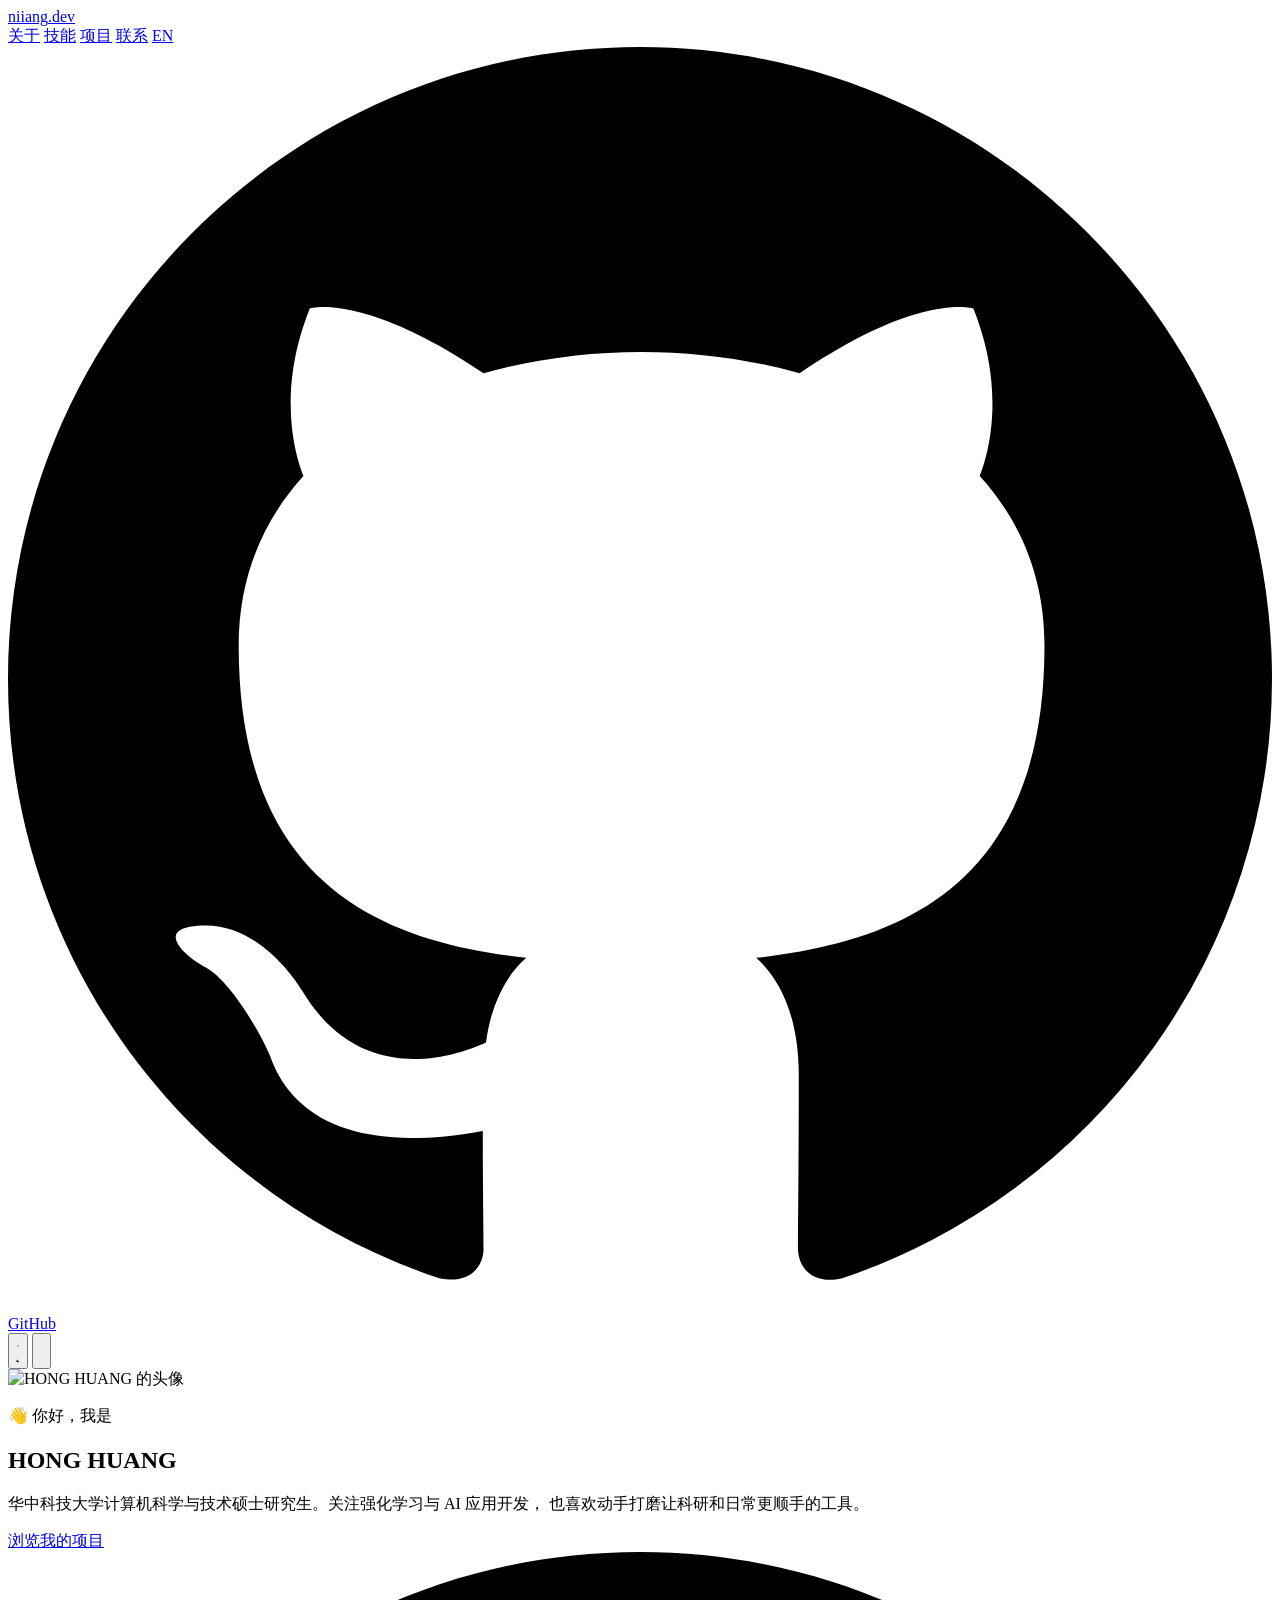
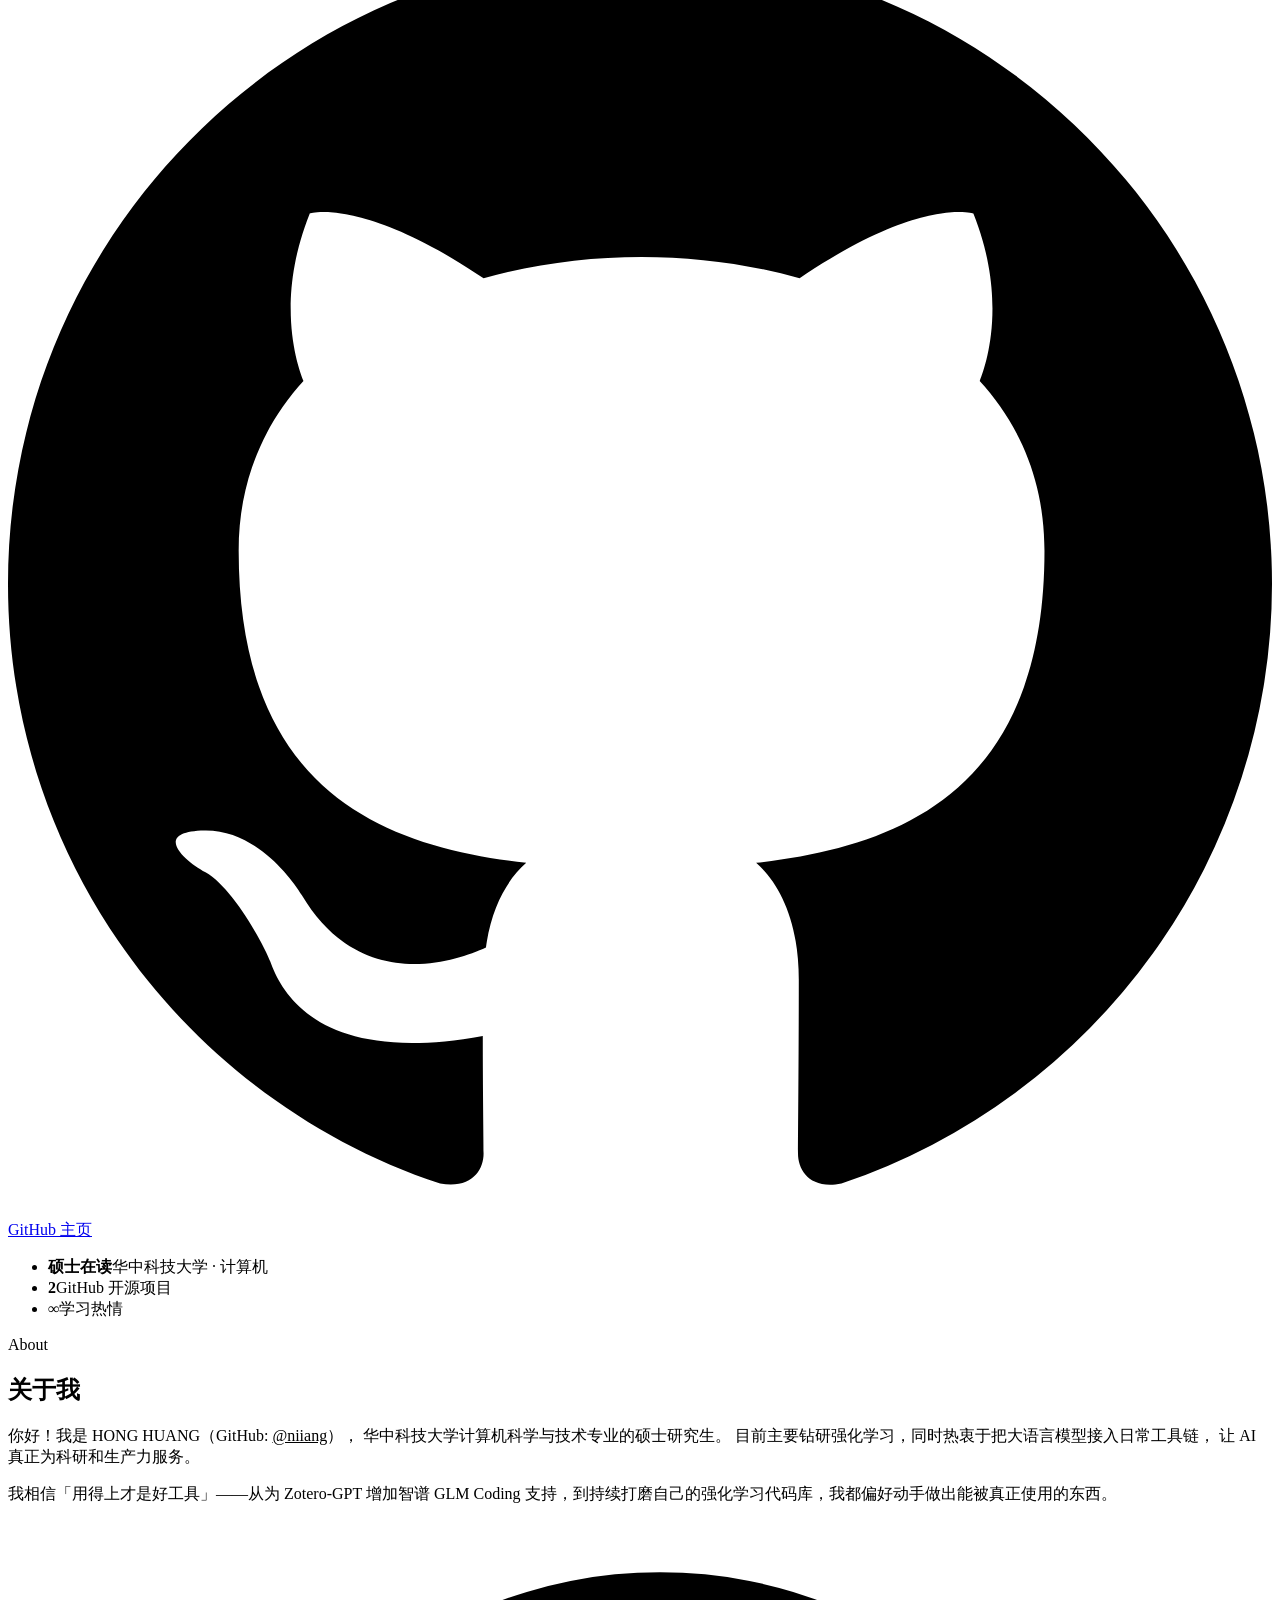
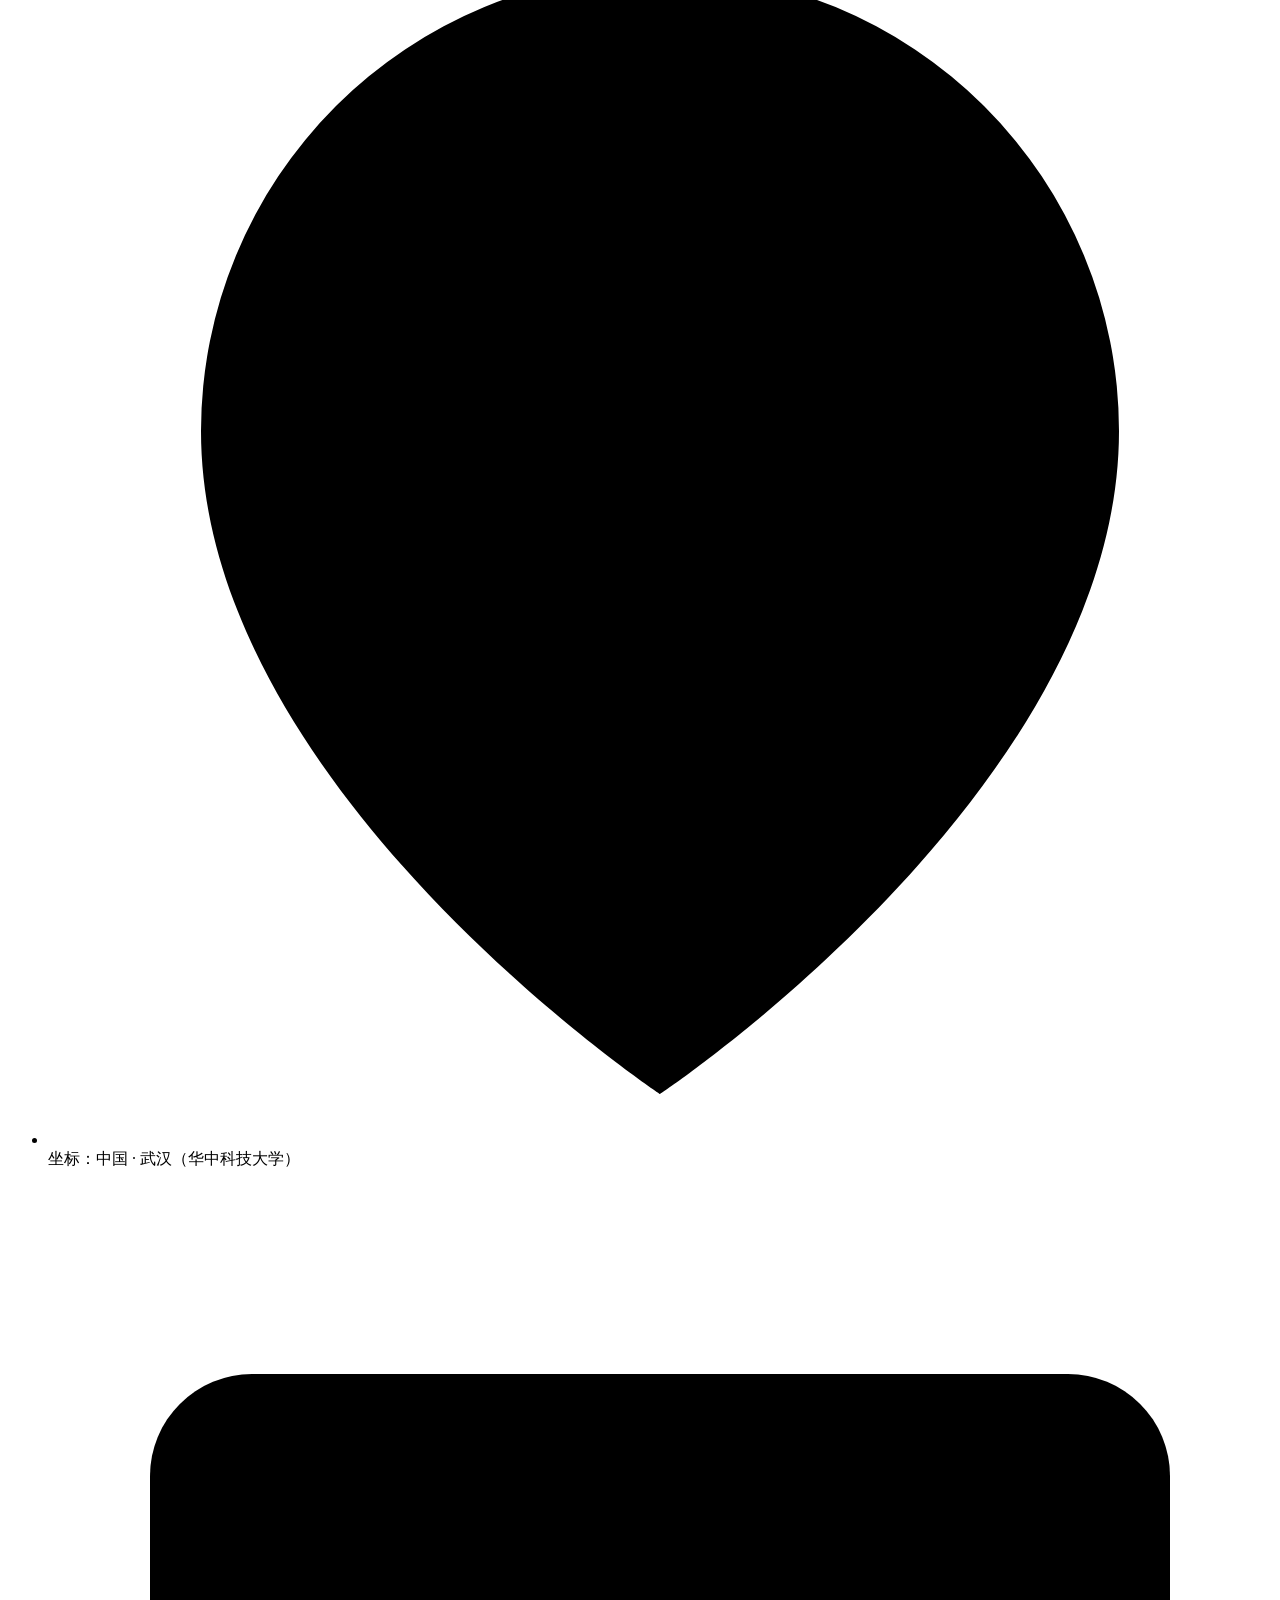
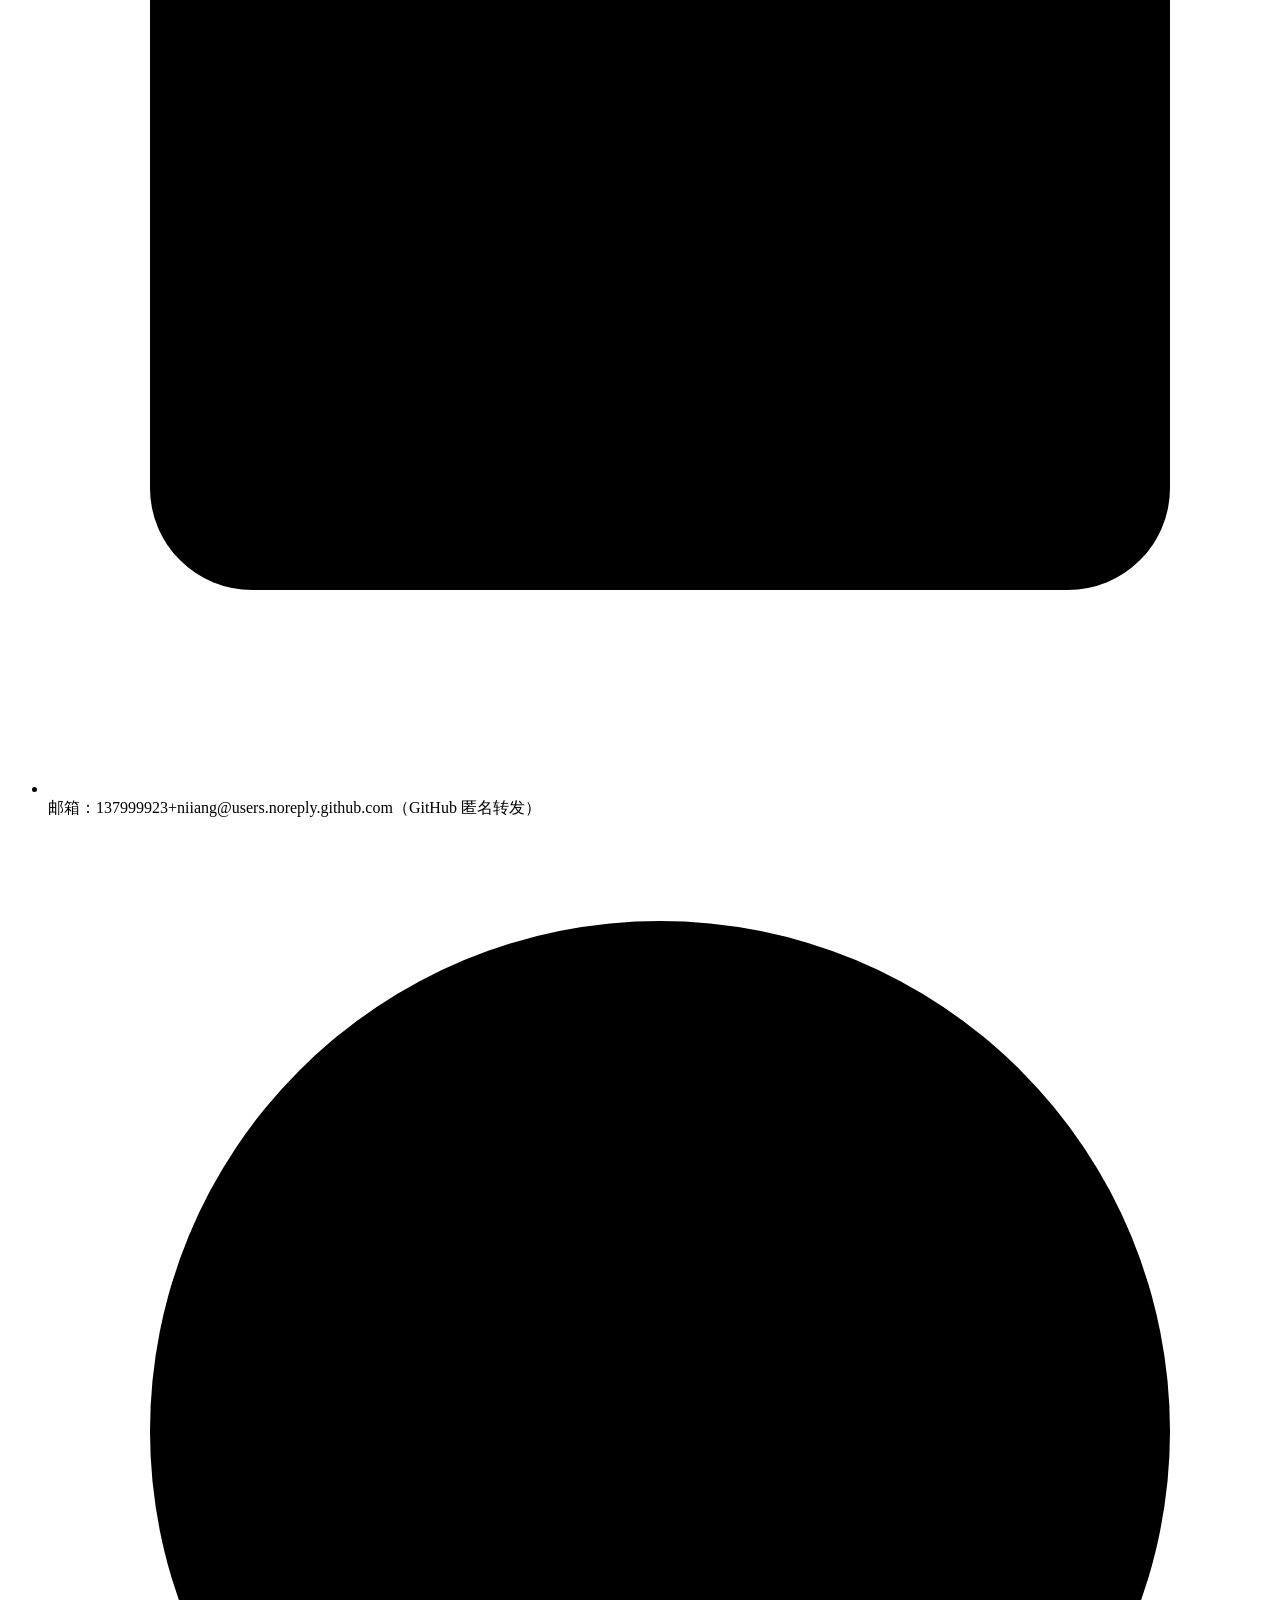
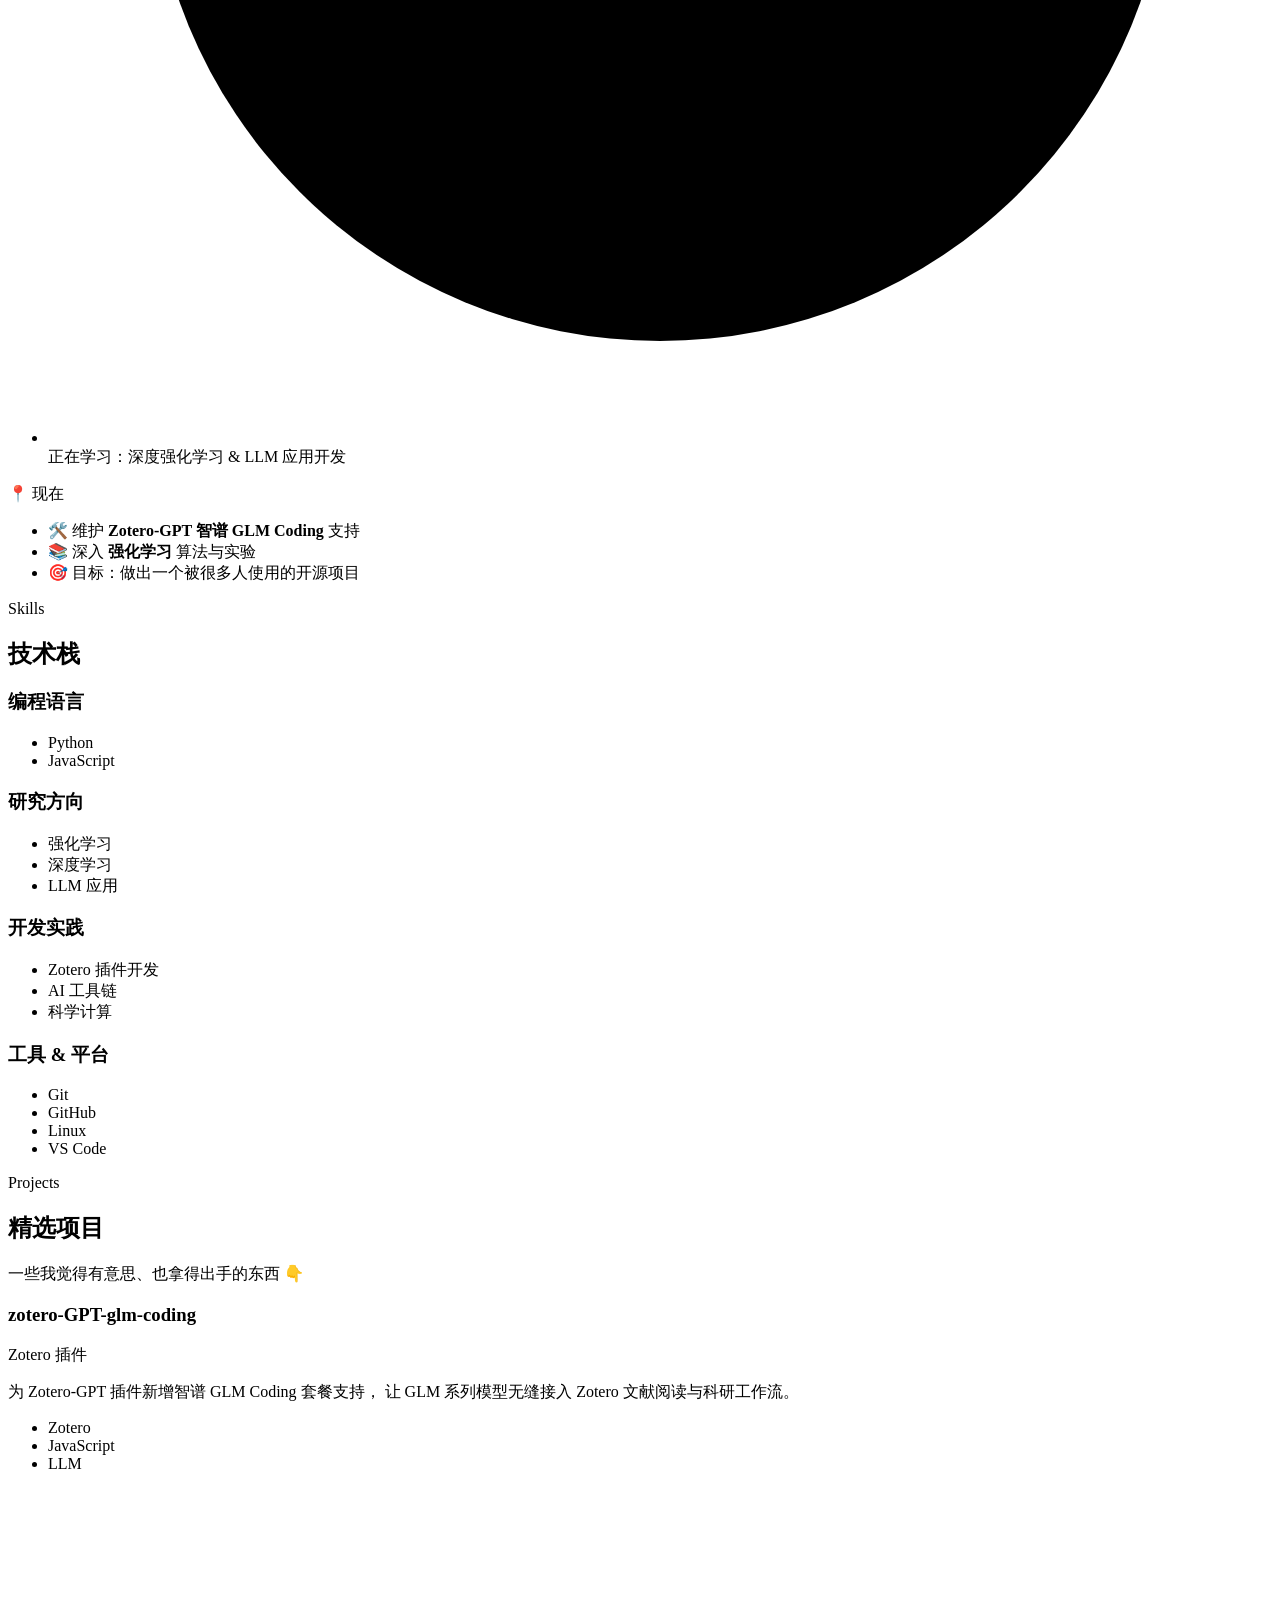
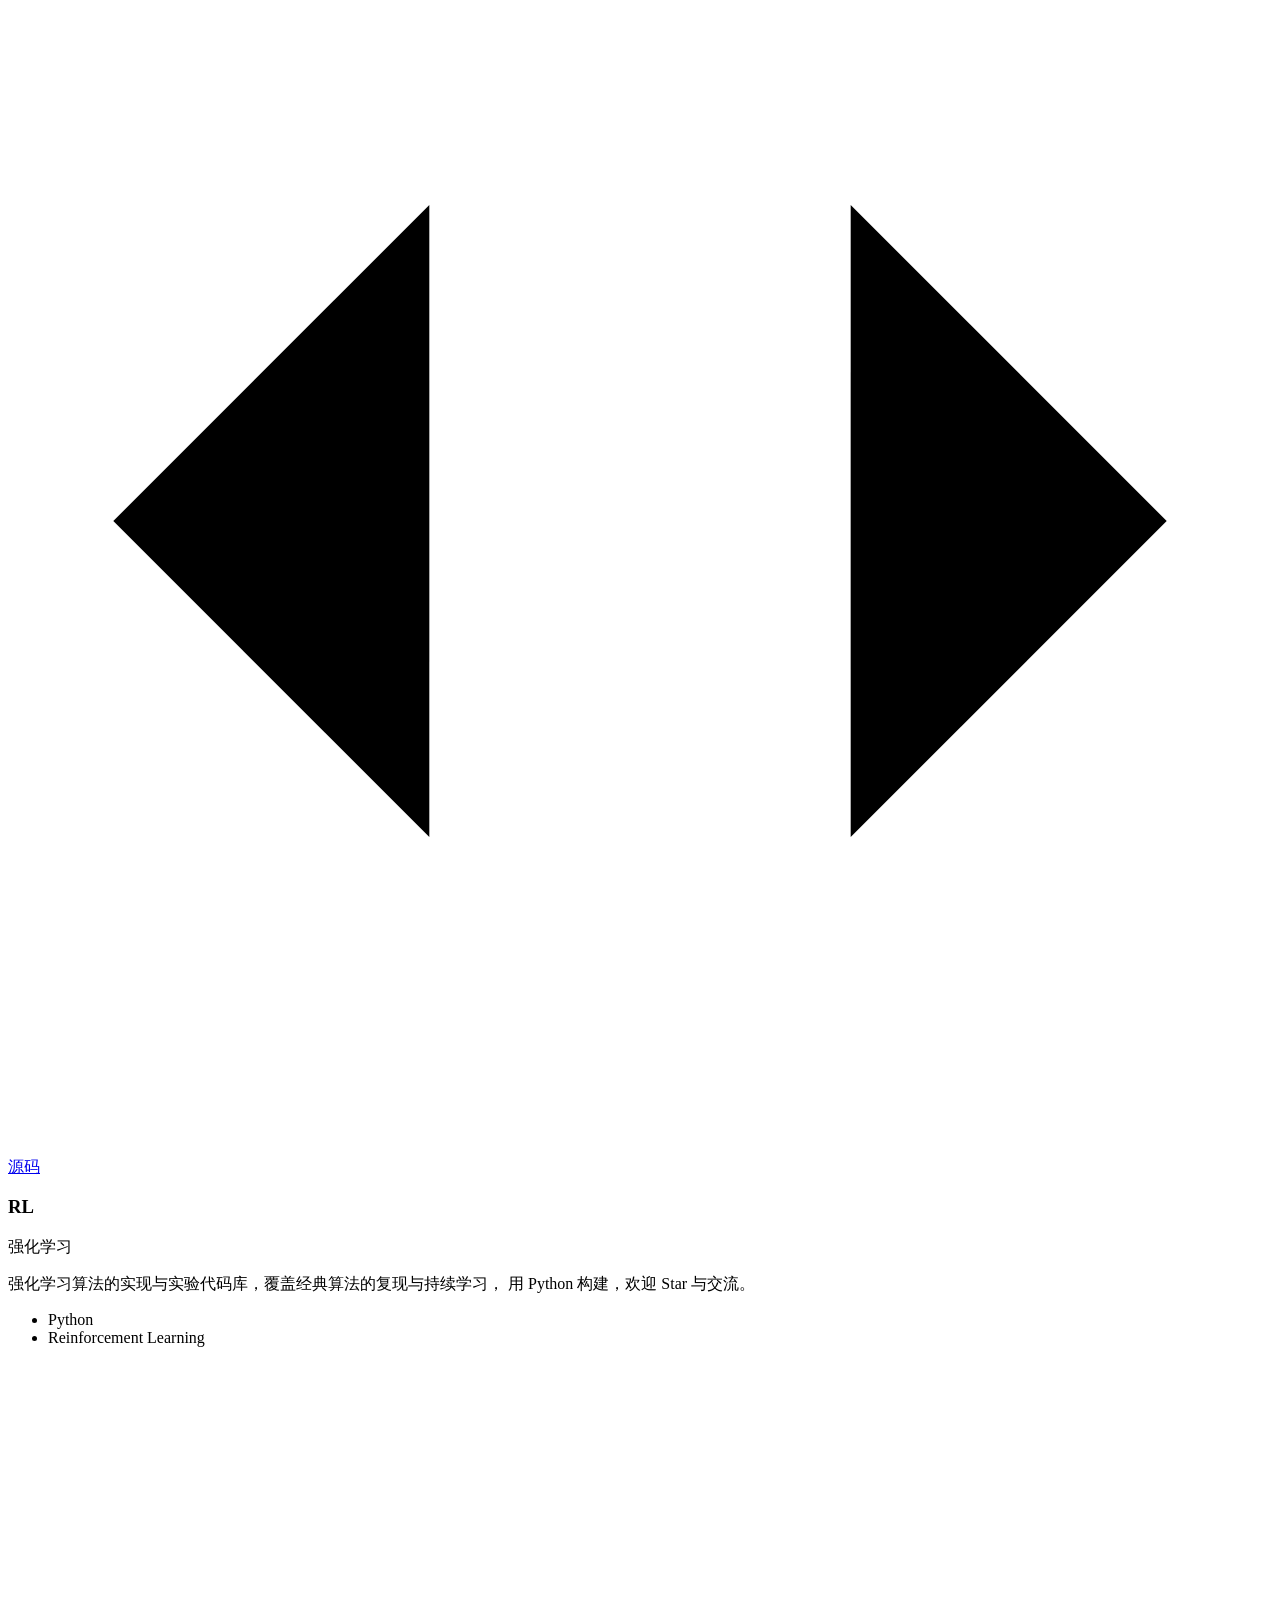
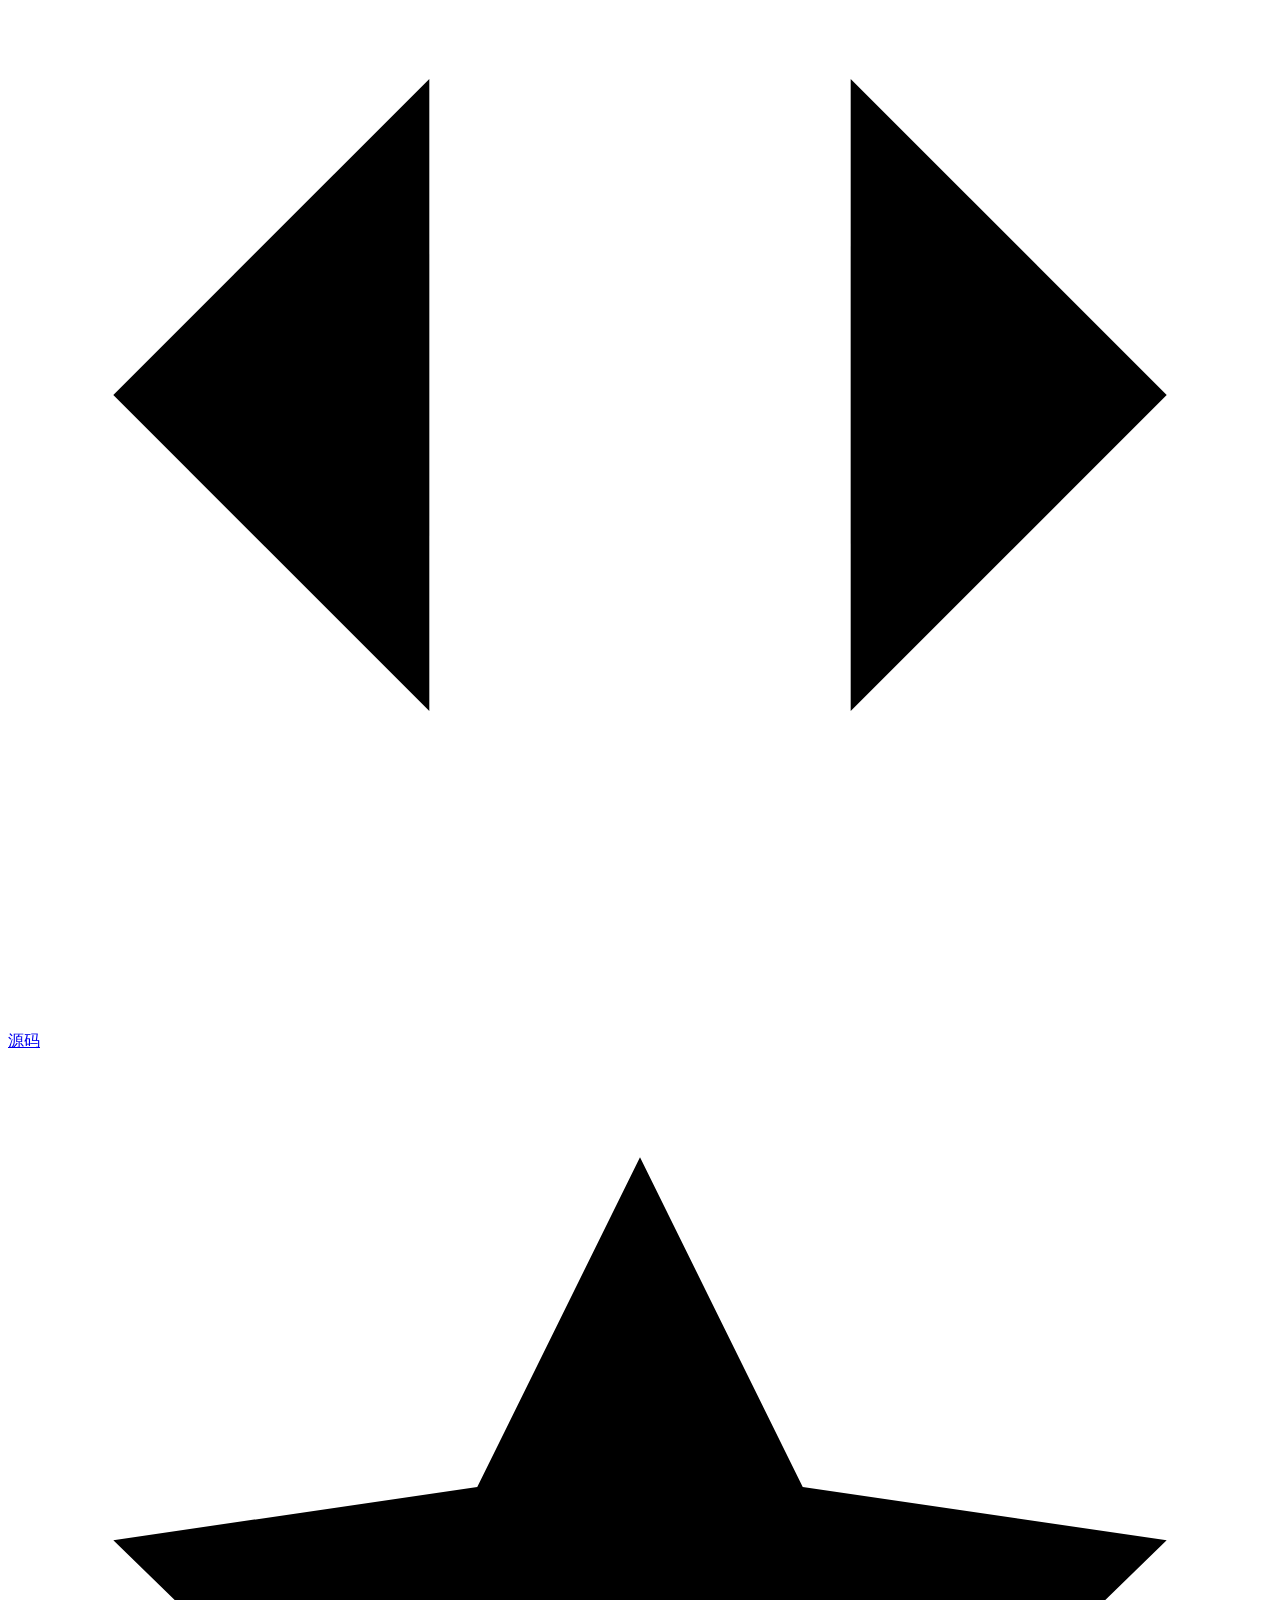
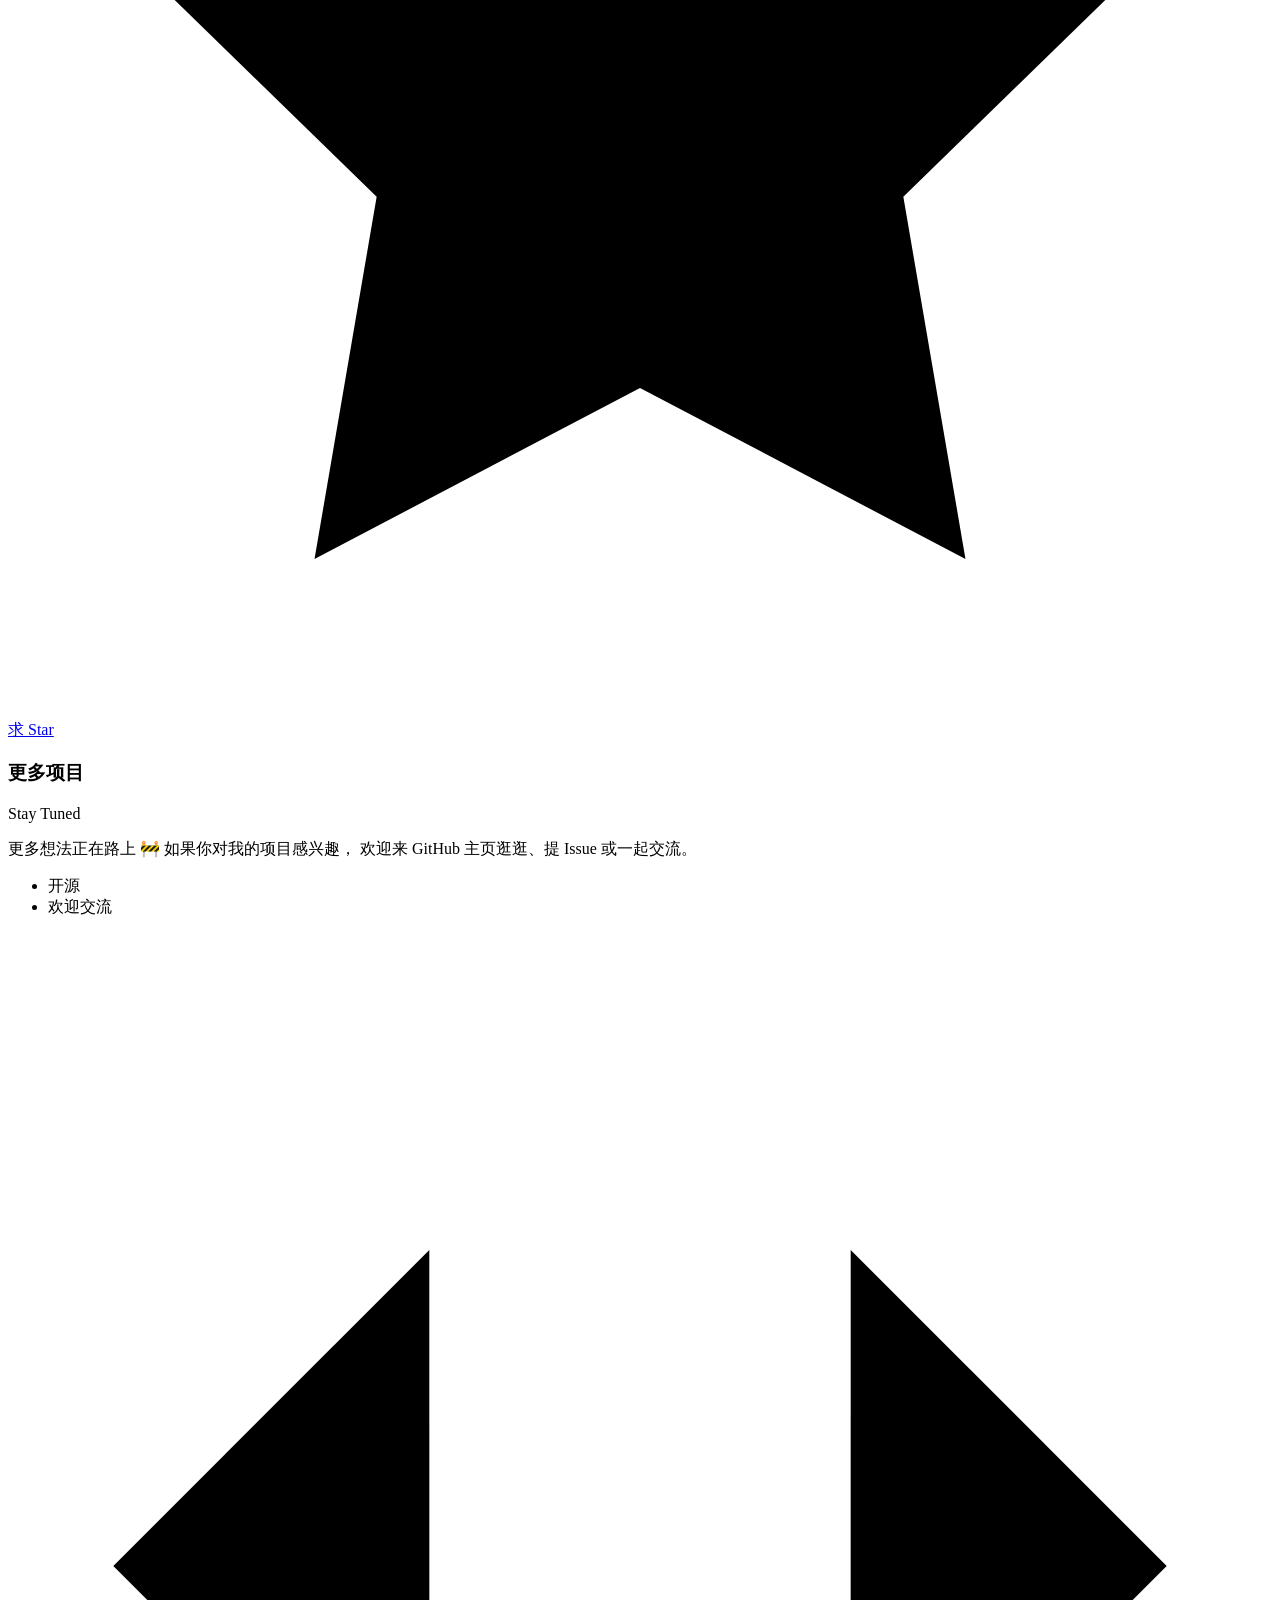
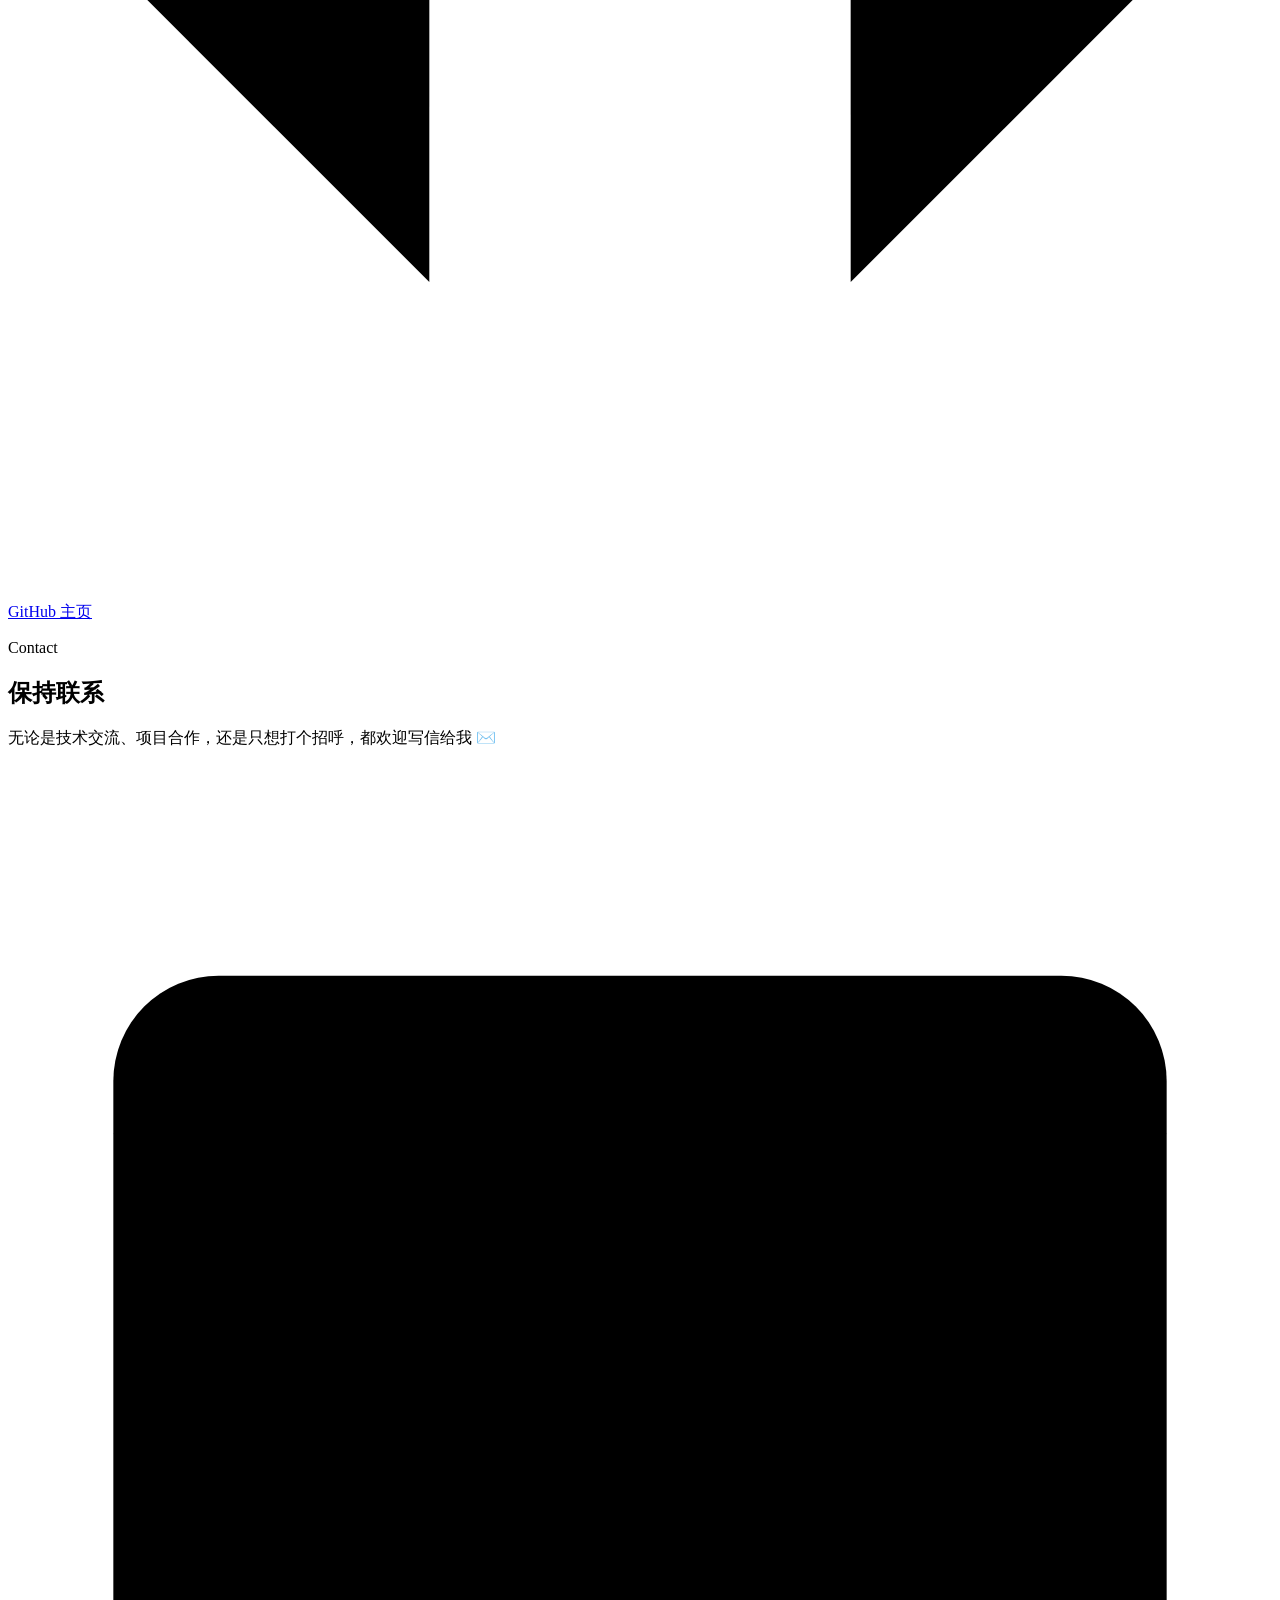
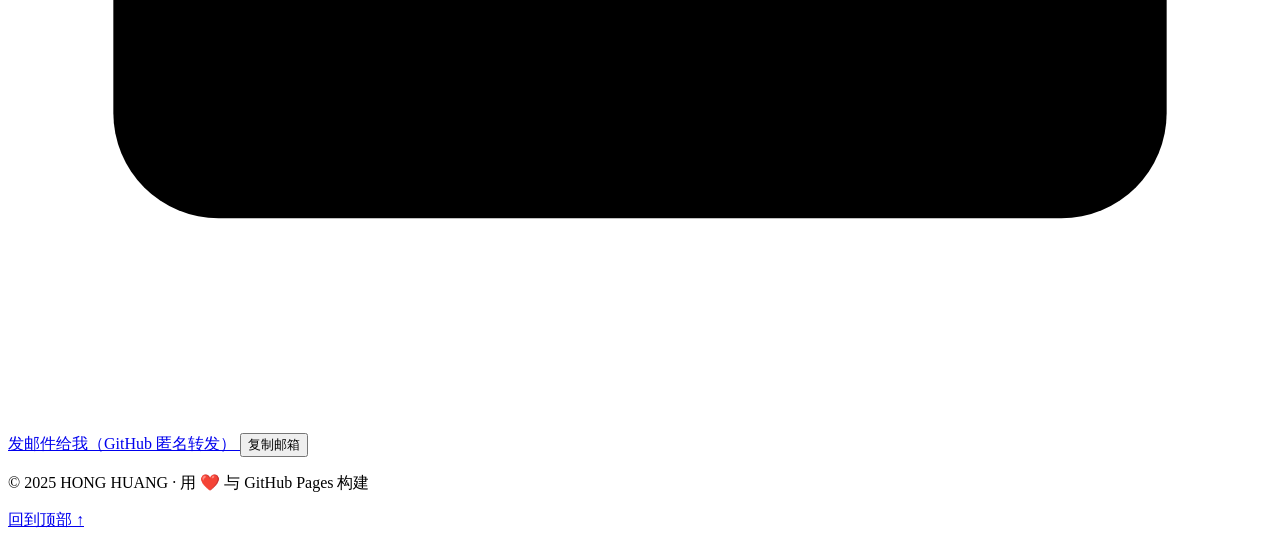
==== index.html @ 4669fb8e "upload: index.html" ====
<!DOCTYPE html>
<html lang="zh-CN" data-theme="dark">
<head>
  <meta charset="UTF-8" />
  <meta name="viewport" content="width=device-width, initial-scale=1.0" />

  <title>HONG HUANG · 个人主页</title>
  <meta name="description" content="HONG HUANG（niiang）的个人主页 —— 华中科技大学计算机科学与技术硕士研究生，关注强化学习与 AI 应用开发。" />

  <!-- 语言互链（SEO） -->
  <link rel="alternate" hreflang="zh-CN" href="https://niiang.github.io/" />
  <link rel="alternate" hreflang="en" href="https://niiang.github.io/en/" />

  <link rel="icon" href="data:image/svg+xml,<svg xmlns='http://www.w3.org/2000/svg' viewBox='0 0 100 100'><text y='.9em' font-size='90'>🚀</text></svg>" />

  <!-- 防止主题闪烁：在样式表加载前根据系统偏好/上次选择应用主题 -->
  <script>
    (function () {
      try {
        var saved = localStorage.getItem('theme');
        var prefersLight = window.matchMedia('(prefers-color-scheme: light)').matches;
        document.documentElement.dataset.theme = saved || (prefersLight ? 'light' : 'dark');
      } catch (e) { /* ignore */ }
    })();
  </script>

  <link rel="stylesheet" href="style.css" />
</head>
<body>

  <!-- ============ 顶部导航 ============ -->
  <header class="site-header">
    <div class="container header-inner">
      <a class="logo" href="#top">niiang<span class="logo-dot">.</span>dev</a>

      <nav class="site-nav" id="site-nav" aria-label="主导航">
        <a href="#about">关于</a>
        <a href="#skills">技能</a>
        <a href="#projects">项目</a>
        <a href="#contact">联系</a>
        <a class="nav-lang" href="en/" hreflang="en">EN</a>
        <a class="nav-github" href="https://github.com/niiang" target="_blank" rel="noopener">
          <svg viewBox="0 0 24 24" class="icon" aria-hidden="true"><path d="M12 0C5.37 0 0 5.37 0 12c0 5.31 3.435 9.795 8.205 11.385.6.105.825-.255.825-.57 0-.285-.015-1.23-.015-2.235-3.015.555-3.795-.735-4.035-1.41-.135-.345-.72-1.41-1.23-1.695-.42-.225-1.02-.78-.015-.795.945-.015 1.62.87 1.845 1.23 1.08 1.815 2.805 1.305 3.495.99.105-.78.42-1.305.765-1.605-2.67-.3-5.46-1.335-5.46-5.925 0-1.305.465-2.385 1.23-3.225-.12-.3-.54-1.53.12-3.18 0 0 1.005-.315 3.3 1.23.96-.27 1.98-.405 3-.405s2.04.135 3 .405c2.295-1.56 3.3-1.23 3.3-1.23.66 1.65.24 2.88.12 3.18.765.84 1.23 1.905 1.23 3.225 0 4.605-2.805 5.625-5.475 5.925.435.375.81 1.095.81 2.22 0 1.605-.015 2.895-.015 3.3 0 .315.225.69.825.57A12.02 12.02 0 0 0 24 12c0-6.63-5.37-12-12-12z"/></svg>
          GitHub
        </a>
      </nav>

      <div class="header-actions">
        <button class="icon-btn" id="theme-toggle" aria-label="切换亮色/暗色主题" title="切换主题">
          <svg class="icon icon-sun" viewBox="0 0 24 24" aria-hidden="true"><circle cx="12" cy="12" r="4"/><path d="M12 2v2m0 16v2M4.93 4.93l1.41 1.41m11.32 11.32 1.41 1.41M2 12h2m16 0h2M4.93 19.07l1.41-1.41M17.66 6.34l1.41-1.41"/></svg>
          <svg class="icon icon-moon" viewBox="0 0 24 24" aria-hidden="true"><path d="M21 12.79A9 9 0 1 1 11.21 3 7 7 0 0 0 21 12.79z"/></svg>
        </button>
        <button class="icon-btn menu-btn" id="menu-toggle" aria-label="打开菜单" aria-expanded="false">
          <svg class="icon icon-menu" viewBox="0 0 24 24" aria-hidden="true"><path d="M3 6h18M3 12h18M3 18h18"/></svg>
          <svg class="icon icon-close" viewBox="0 0 24 24" aria-hidden="true"><path d="M18 6 6 18M6 6l12 12"/></svg>
        </button>
      </div>
    </div>
  </header>

  <main id="top">

    <!-- ============ 首屏 Hero ============ -->
    <section class="hero">
      <div class="hero-bg" aria-hidden="true">
        <span class="blob b1"></span>
        <span class="blob b2"></span>
        <span class="blob b3"></span>
      </div>

      <div class="container hero-inner">
        <!-- 头像直接引用 GitHub 的头像 CDN，你在 GitHub 换头像后这里自动同步 -->
        <img class="hero-avatar reveal" src="https://avatars.githubusercontent.com/niiang" alt="HONG HUANG 的头像" width="112" height="112" />
        <p class="hero-hello reveal">👋 你好，我是</p>

        <h1 class="hero-name gradient-text reveal">HONG HUANG</h1>

        <!-- 打字机短语写在 #typed 的 data-phrases 属性里，用 | 分隔 -->
        <p class="hero-title reveal"><span id="typed" data-phrases="计算机科学硕士生|强化学习学习者|AI 工具开发者|开源爱好者"></span><span class="caret" aria-hidden="true"></span></p>

        <p class="hero-bio reveal">
          华中科技大学计算机科学与技术硕士研究生。关注强化学习与 AI 应用开发，
          也喜欢动手打磨让科研和日常更顺手的工具。
        </p>

        <div class="hero-actions reveal">
          <a class="btn btn-primary" href="#projects">浏览我的项目</a>
          <a class="btn btn-ghost" href="https://github.com/niiang" target="_blank" rel="noopener">
            <svg viewBox="0 0 24 24" class="icon" aria-hidden="true"><path d="M12 0C5.37 0 0 5.37 0 12c0 5.31 3.435 9.795 8.205 11.385.6.105.825-.255.825-.57 0-.285-.015-1.23-.015-2.235-3.015.555-3.795-.735-4.035-1.41-.135-.345-.72-1.41-1.23-1.695-.42-.225-1.02-.78-.015-.795.945-.015 1.62.87 1.845 1.23 1.08 1.815 2.805 1.305 3.495.99.105-.78.42-1.305.765-1.605-2.67-.3-5.46-1.335-5.46-5.925 0-1.305.465-2.385 1.23-3.225-.12-.3-.54-1.53.12-3.18 0 0 1.005-.315 3.3 1.23.96-.27 1.98-.405 3-.405s2.04.135 3 .405c2.295-1.56 3.3-1.23 3.3-1.23.66 1.65.24 2.88.12 3.18.765.84 1.23 1.905 1.23 3.225 0 4.605-2.805 5.625-5.475 5.925.435.375.81 1.095.81 2.22 0 1.605-.015 2.895-.015 3.3 0 .315.225.69.825.57A12.02 12.02 0 0 0 24 12c0-6.63-5.37-12-12-12z"/></svg>
            GitHub 主页
          </a>
        </div>

        <ul class="hero-stats reveal">
          <li><strong>硕士在读</strong><span>华中科技大学 · 计算机</span></li>
          <li><strong>2</strong><span>GitHub 开源项目</span></li>
          <li><strong>∞</strong><span>学习热情</span></li>
        </ul>
      </div>
    </section>

    <!-- ============ 关于我 ============ -->
    <section class="section" id="about">
      <div class="container">
        <div class="section-head reveal">
          <p class="section-eyebrow">About</p>
          <h2 class="section-title">关于我</h2>
        </div>

        <div class="about-grid">
          <div class="about-text reveal">
            <p>
              你好！我是 HONG HUANG（GitHub: <a href="https://github.com/niiang" target="_blank" rel="noopener" style="color:var(--accent)">@niiang</a>），
              华中科技大学计算机科学与技术专业的硕士研究生。
              目前主要钻研强化学习，同时热衷于把大语言模型接入日常工具链，
              让 AI 真正为科研和生产力服务。
            </p>
            <p>
              我相信「用得上才是好工具」——从为 Zotero-GPT 增加智谱 GLM Coding
              支持，到持续打磨自己的强化学习代码库，我都偏好动手做出能被真正使用的东西。
            </p>

            <ul class="about-info">
              <li>
                <svg viewBox="0 0 24 24" class="icon" aria-hidden="true"><path d="M21 10c0 7-9 13-9 13s-9-6-9-13a9 9 0 0 1 18 0z"/><circle cx="12" cy="10" r="3"/></svg>
                坐标：中国 · 武汉（华中科技大学）
              </li>
              <li>
                <svg viewBox="0 0 24 24" class="icon" aria-hidden="true"><rect x="2" y="4" width="20" height="16" rx="2"/><path d="m22 7-10 6L2 7"/></svg>
                邮箱：137999923+niiang@users.noreply.github.com（GitHub 匿名转发）
              </li>
              <li>
                <svg viewBox="0 0 24 24" class="icon" aria-hidden="true"><circle cx="12" cy="12" r="10"/><path d="M12 6v6l4 2"/></svg>
                正在学习：深度强化学习 &amp; LLM 应用开发
              </li>
            </ul>
          </div>

          <aside class="now-card reveal" aria-label="近况">
            <p class="now-label">📍 现在</p>
            <ul>
              <li>🛠️ 维护 <strong>Zotero-GPT 智谱 GLM Coding</strong> 支持</li>
              <li>📚 深入 <strong>强化学习</strong> 算法与实验</li>
              <li>🎯 目标：做出一个被很多人使用的开源项目</li>
            </ul>
          </aside>
        </div>
      </div>
    </section>

    <!-- ============ 技能 ============ -->
    <section class="section section-alt" id="skills">
      <div class="container">
        <div class="section-head reveal">
          <p class="section-eyebrow">Skills</p>
          <h2 class="section-title">技术栈</h2>
        </div>

        <!-- 技能标签：按分组增删 <li class="chip"> 即可，dot 颜色用 style 内联改 -->
        <div class="skills">
          <div class="skill-group reveal">
            <h3>编程语言</h3>
            <ul class="chips">
              <li class="chip"><span class="dot" style="background:#3776ab"></span>Python</li>
              <li class="chip"><span class="dot" style="background:#f7df1e"></span>JavaScript</li>
            </ul>
          </div>

          <div class="skill-group reveal">
            <h3>研究方向</h3>
            <ul class="chips">
              <li class="chip"><span class="dot" style="background:#f97316"></span>强化学习</li>
              <li class="chip"><span class="dot" style="background:#8b5cf6"></span>深度学习</li>
              <li class="chip"><span class="dot" style="background:#22d3ee"></span>LLM 应用</li>
            </ul>
          </div>

          <div class="skill-group reveal">
            <h3>开发实践</h3>
            <ul class="chips">
              <li class="chip"><span class="dot" style="background:#cc2936"></span>Zotero 插件开发</li>
              <li class="chip"><span class="dot" style="background:#10b981"></span>AI 工具链</li>
              <li class="chip"><span class="dot" style="background:#64748b"></span>科学计算</li>
            </ul>
          </div>

          <div class="skill-group reveal">
            <h3>工具 &amp; 平台</h3>
            <ul class="chips">
              <li class="chip"><span class="dot" style="background:#f05032"></span>Git</li>
              <li class="chip"><span class="dot" style="background:#2496ed"></span>GitHub</li>
              <li class="chip"><span class="dot" style="background:#fcc624"></span>Linux</li>
              <li class="chip"><span class="dot" style="background:#0078d7"></span>VS Code</li>
            </ul>
          </div>
        </div>
      </div>
    </section>

    <!-- ============ 项目 ============ -->
    <section class="section" id="projects">
      <div class="container">
        <div class="section-head reveal">
          <p class="section-eyebrow">Projects</p>
          <h2 class="section-title">精选项目</h2>
          <p class="section-desc">一些我觉得有意思、也拿得出手的东西 👇</p>
        </div>

        <!-- 项目卡片：整张 <article> 复制/删除即可 -->
        <div class="projects-grid">
          <article class="card project-card reveal">
            <div class="project-top">
              <h3 class="project-name">zotero-GPT-glm-coding</h3>
              <span class="project-badge">Zotero 插件</span>
            </div>
            <p class="project-desc">
              为 Zotero-GPT 插件新增智谱 GLM Coding 套餐支持，
              让 GLM 系列模型无缝接入 Zotero 文献阅读与科研工作流。
            </p>
            <ul class="project-tags">
              <li>Zotero</li><li>JavaScript</li><li>LLM</li>
            </ul>
            <div class="project-links">
              <a href="https://github.com/niiang/zotero-GPT-glm-coding" target="_blank" rel="noopener">
                <svg viewBox="0 0 24 24" class="icon" aria-hidden="true"><polyline points="16 18 22 12 16 6"/><polyline points="8 6 2 12 8 18"/></svg>源码
              </a>
            </div>
          </article>

          <article class="card project-card reveal">
            <div class="project-top">
              <h3 class="project-name">RL</h3>
              <span class="project-badge">强化学习</span>
            </div>
            <p class="project-desc">
              强化学习算法的实现与实验代码库，覆盖经典算法的复现与持续学习，
              用 Python 构建，欢迎 Star 与交流。
            </p>
            <ul class="project-tags">
              <li>Python</li><li>Reinforcement Learning</li>
            </ul>
            <div class="project-links">
              <a href="https://github.com/niiang/RL" target="_blank" rel="noopener">
                <svg viewBox="0 0 24 24" class="icon" aria-hidden="true"><polyline points="16 18 22 12 16 6"/><polyline points="8 6 2 12 8 18"/></svg>源码
              </a>
              <a href="https://github.com/niiang/RL/stargazers" target="_blank" rel="noopener">
                <svg viewBox="0 0 24 24" class="icon" aria-hidden="true"><path d="M12 2l3.09 6.26L22 9.27l-5 4.87 1.18 6.88L12 17.77l-6.18 3.25L7 14.14 2 9.27l6.91-1.01z"/></svg>求 Star
              </a>
            </div>
          </article>

          <article class="card project-card reveal">
            <div class="project-top">
              <h3 class="project-name">更多项目</h3>
              <span class="project-badge">Stay Tuned</span>
            </div>
            <p class="project-desc">
              更多想法正在路上 🚧 如果你对我的项目感兴趣，
              欢迎来 GitHub 主页逛逛、提 Issue 或一起交流。
            </p>
            <ul class="project-tags">
              <li>开源</li><li>欢迎交流</li>
            </ul>
            <div class="project-links">
              <a href="https://github.com/niiang" target="_blank" rel="noopener">
                <svg viewBox="0 0 24 24" class="icon" aria-hidden="true"><polyline points="16 18 22 12 16 6"/><polyline points="8 6 2 12 8 18"/></svg>GitHub 主页
              </a>
            </div>
          </article>
        </div>
      </div>
    </section>

    <!-- ============ 联系 ============ -->
    <section class="section section-alt" id="contact">
      <div class="container contact-inner reveal">
        <p class="section-eyebrow">Contact</p>
        <h2 class="section-title">保持联系</h2>
        <p class="contact-desc">
          无论是技术交流、项目合作，还是只想打个招呼，都欢迎写信给我 ✉️
        </p>
        <div class="contact-actions">
          <a class="btn btn-primary" href="mailto:137999923+niiang@users.noreply.github.com" id="mail-btn">
            <svg viewBox="0 0 24 24" class="icon" aria-hidden="true"><rect x="2" y="4" width="20" height="16" rx="2"/><path d="m22 7-10 6L2 7"/></svg>
            发邮件给我（GitHub 匿名转发）
          </a>
          <button class="btn btn-ghost" id="copy-mail" data-mail="137999923+niiang@users.noreply.github.com">复制邮箱</button>
        </div>
      </div>
    </section>
  </main>

  <!-- ============ 页脚 ============ -->
  <footer class="site-footer">
    <div class="container footer-inner">
      <p>© <span id="year">2025</span> HONG HUANG · 用 ❤️ 与 GitHub Pages 构建</p>
      <a href="#top">回到顶部 ↑</a>
    </div>
  </footer>

  <script src="script.js"></script>
</body>
</html>
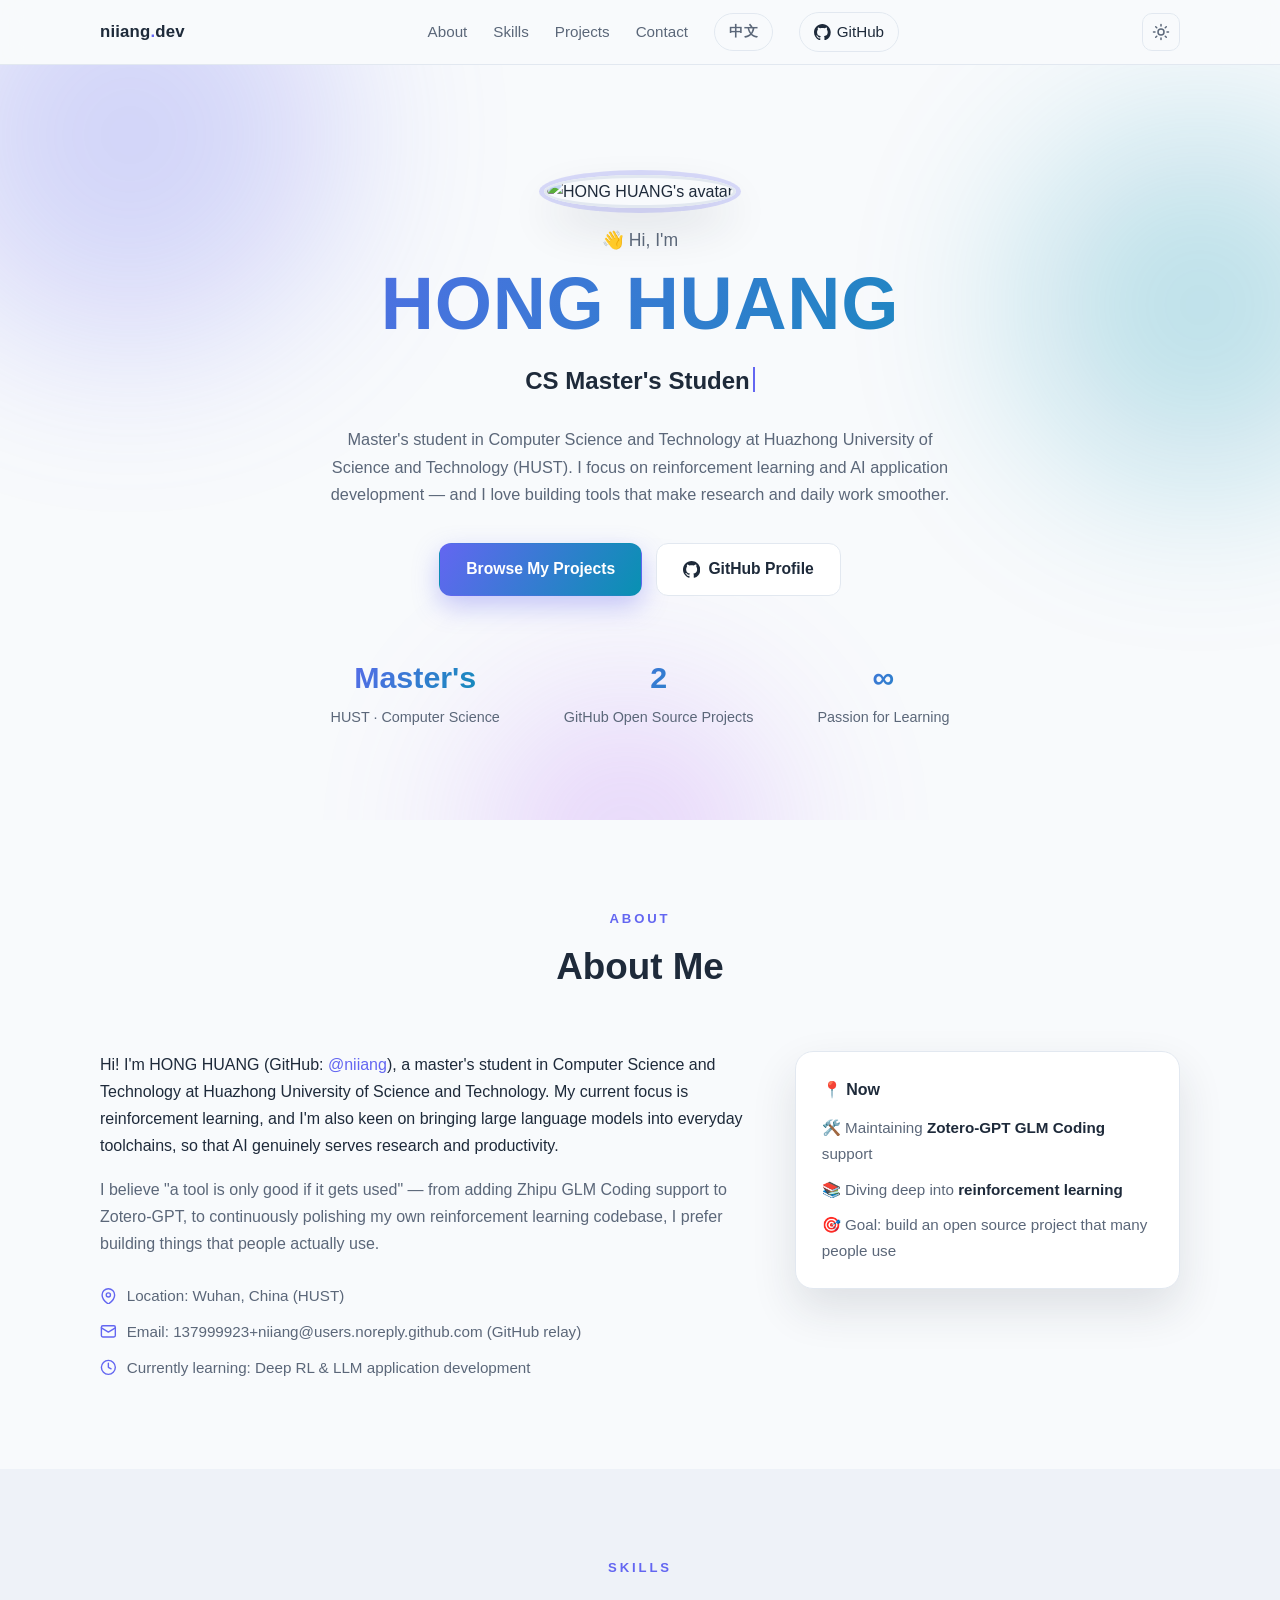
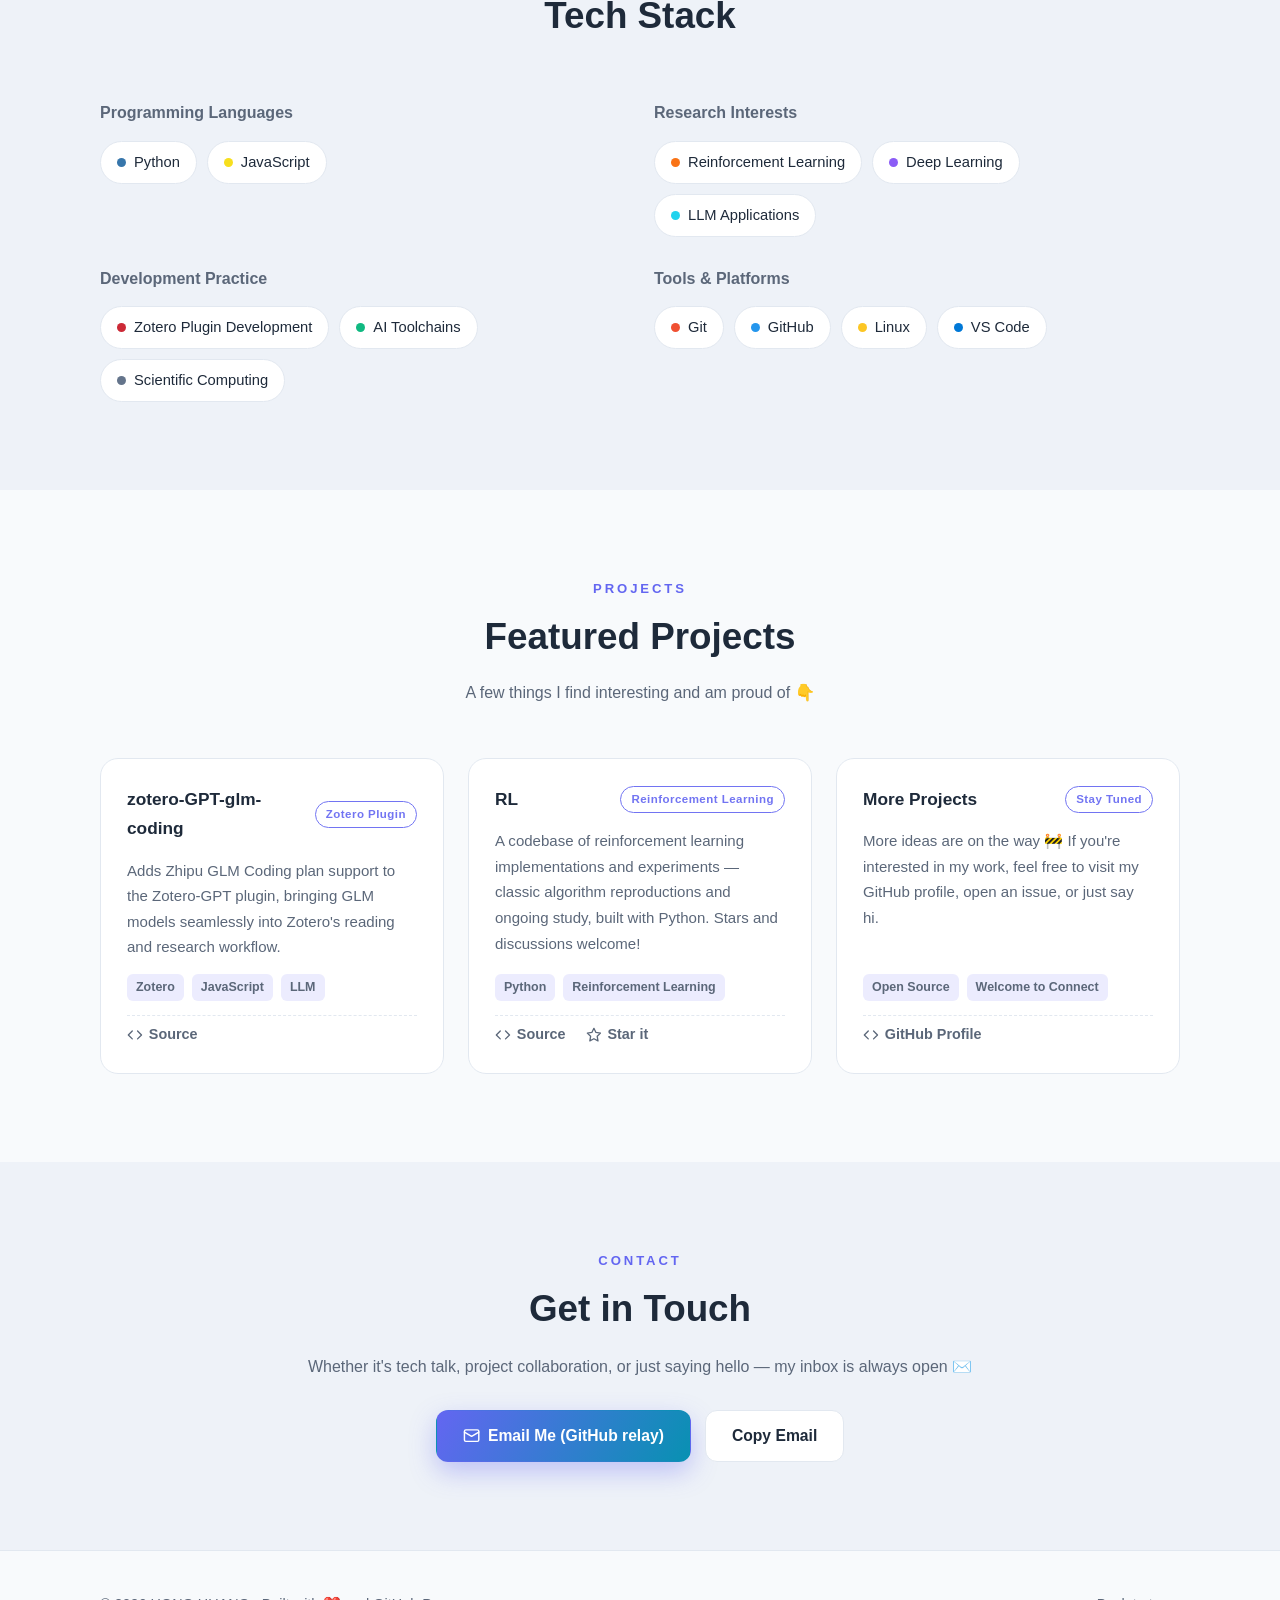
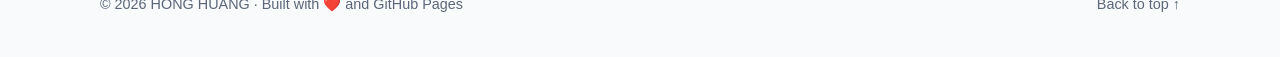
==== commit 4ed7c676: "swap: English as default root page" ====
--- a/index.html
+++ b/index.html
@@ -1,15 +1,15 @@
 <!DOCTYPE html>
-<html lang="zh-CN" data-theme="dark">
+<html lang="en" data-theme="dark">
 <head>
   <meta charset="UTF-8" />
   <meta name="viewport" content="width=device-width, initial-scale=1.0" />
 
-  <title>HONG HUANG · 个人主页</title>
-  <meta name="description" content="HONG HUANG（niiang）的个人主页 —— 华中科技大学计算机科学与技术硕士研究生，关注强化学习与 AI 应用开发。" />
+  <title>HONG HUANG · Personal Homepage</title>
+  <meta name="description" content="HONG HUANG (niiang) — Master's student in Computer Science and Technology at HUST, focused on reinforcement learning and AI application development." />
 
   <!-- 语言互链（SEO） -->
-  <link rel="alternate" hreflang="zh-CN" href="https://niiang.github.io/" />
-  <link rel="alternate" hreflang="en" href="https://niiang.github.io/en/" />
+  <link rel="alternate" hreflang="en" href="https://niiang.github.io/" />
+  <link rel="alternate" hreflang="zh-CN" href="https://niiang.github.io/zh/" />
 
   <link rel="icon" href="data:image/svg+xml,<svg xmlns='http://www.w3.org/2000/svg' viewBox='0 0 100 100'><text y='.9em' font-size='90'>🚀</text></svg>" />
 
@@ -28,17 +28,17 @@
 </head>
 <body>
 
-  <!-- ============ 顶部导航 ============ -->
+  <!-- ============ Header ============ -->
   <header class="site-header">
     <div class="container header-inner">
       <a class="logo" href="#top">niiang<span class="logo-dot">.</span>dev</a>
 
-      <nav class="site-nav" id="site-nav" aria-label="主导航">
-        <a href="#about">关于</a>
-        <a href="#skills">技能</a>
-        <a href="#projects">项目</a>
-        <a href="#contact">联系</a>
-        <a class="nav-lang" href="en/" hreflang="en">EN</a>
+      <nav class="site-nav" id="site-nav" aria-label="Main navigation">
+        <a href="#about">About</a>
+        <a href="#skills">Skills</a>
+        <a href="#projects">Projects</a>
+        <a href="#contact">Contact</a>
+        <a class="nav-lang" href="zh/" hreflang="zh-CN">中文</a>
         <a class="nav-github" href="https://github.com/niiang" target="_blank" rel="noopener">
           <svg viewBox="0 0 24 24" class="icon" aria-hidden="true"><path d="M12 0C5.37 0 0 5.37 0 12c0 5.31 3.435 9.795 8.205 11.385.6.105.825-.255.825-.57 0-.285-.015-1.23-.015-2.235-3.015.555-3.795-.735-4.035-1.41-.135-.345-.72-1.41-1.23-1.695-.42-.225-1.02-.78-.015-.795.945-.015 1.62.87 1.845 1.23 1.08 1.815 2.805 1.305 3.495.99.105-.78.42-1.305.765-1.605-2.67-.3-5.46-1.335-5.46-5.925 0-1.305.465-2.385 1.23-3.225-.12-.3-.54-1.53.12-3.18 0 0 1.005-.315 3.3 1.23.96-.27 1.98-.405 3-.405s2.04.135 3 .405c2.295-1.56 3.3-1.23 3.3-1.23.66 1.65.24 2.88.12 3.18.765.84 1.23 1.905 1.23 3.225 0 4.605-2.805 5.625-5.475 5.925.435.375.81 1.095.81 2.22 0 1.605-.015 2.895-.015 3.3 0 .315.225.69.825.57A12.02 12.02 0 0 0 24 12c0-6.63-5.37-12-12-12z"/></svg>
           GitHub
@@ -46,11 +46,11 @@
       </nav>
 
       <div class="header-actions">
-        <button class="icon-btn" id="theme-toggle" aria-label="切换亮色/暗色主题" title="切换主题">
+        <button class="icon-btn" id="theme-toggle" aria-label="Toggle light/dark theme" title="Toggle theme">
           <svg class="icon icon-sun" viewBox="0 0 24 24" aria-hidden="true"><circle cx="12" cy="12" r="4"/><path d="M12 2v2m0 16v2M4.93 4.93l1.41 1.41m11.32 11.32 1.41 1.41M2 12h2m16 0h2M4.93 19.07l1.41-1.41M17.66 6.34l1.41-1.41"/></svg>
           <svg class="icon icon-moon" viewBox="0 0 24 24" aria-hidden="true"><path d="M21 12.79A9 9 0 1 1 11.21 3 7 7 0 0 0 21 12.79z"/></svg>
         </button>
-        <button class="icon-btn menu-btn" id="menu-toggle" aria-label="打开菜单" aria-expanded="false">
+        <button class="icon-btn menu-btn" id="menu-toggle" aria-label="Open menu" aria-expanded="false">
           <svg class="icon icon-menu" viewBox="0 0 24 24" aria-hidden="true"><path d="M3 6h18M3 12h18M3 18h18"/></svg>
           <svg class="icon icon-close" viewBox="0 0 24 24" aria-hidden="true"><path d="M18 6 6 18M6 6l12 12"/></svg>
         </button>
@@ -60,7 +60,7 @@
 
   <main id="top">
 
-    <!-- ============ 首屏 Hero ============ -->
+    <!-- ============ Hero ============ -->
     <section class="hero">
       <div class="hero-bg" aria-hidden="true">
         <span class="blob b1"></span>
@@ -69,97 +69,97 @@
       </div>
 
       <div class="container hero-inner">
-        <!-- 头像直接引用 GitHub 的头像 CDN，你在 GitHub 换头像后这里自动同步 -->
-        <img class="hero-avatar reveal" src="https://avatars.githubusercontent.com/niiang" alt="HONG HUANG 的头像" width="112" height="112" />
-        <p class="hero-hello reveal">👋 你好，我是</p>
+        <img class="hero-avatar reveal" src="https://avatars.githubusercontent.com/niiang" alt="HONG HUANG's avatar" width="112" height="112" />
+        <p class="hero-hello reveal">👋 Hi, I'm</p>
 
         <h1 class="hero-name gradient-text reveal">HONG HUANG</h1>
 
-        <!-- 打字机短语写在 #typed 的 data-phrases 属性里，用 | 分隔 -->
-        <p class="hero-title reveal"><span id="typed" data-phrases="计算机科学硕士生|强化学习学习者|AI 工具开发者|开源爱好者"></span><span class="caret" aria-hidden="true"></span></p>
+        <p class="hero-title reveal"><span id="typed" data-phrases="CS Master's Student|Reinforcement Learning Explorer|AI Tooling Developer|Open Source Enthusiast"></span><span class="caret" aria-hidden="true"></span></p>
 
         <p class="hero-bio reveal">
-          华中科技大学计算机科学与技术硕士研究生。关注强化学习与 AI 应用开发，
-          也喜欢动手打磨让科研和日常更顺手的工具。
+          Master's student in Computer Science and Technology at Huazhong University of
+          Science and Technology (HUST). I focus on reinforcement learning and AI application
+          development — and I love building tools that make research and daily work smoother.
         </p>
 
         <div class="hero-actions reveal">
-          <a class="btn btn-primary" href="#projects">浏览我的项目</a>
+          <a class="btn btn-primary" href="#projects">Browse My Projects</a>
           <a class="btn btn-ghost" href="https://github.com/niiang" target="_blank" rel="noopener">
             <svg viewBox="0 0 24 24" class="icon" aria-hidden="true"><path d="M12 0C5.37 0 0 5.37 0 12c0 5.31 3.435 9.795 8.205 11.385.6.105.825-.255.825-.57 0-.285-.015-1.23-.015-2.235-3.015.555-3.795-.735-4.035-1.41-.135-.345-.72-1.41-1.23-1.695-.42-.225-1.02-.78-.015-.795.945-.015 1.62.87 1.845 1.23 1.08 1.815 2.805 1.305 3.495.99.105-.78.42-1.305.765-1.605-2.67-.3-5.46-1.335-5.46-5.925 0-1.305.465-2.385 1.23-3.225-.12-.3-.54-1.53.12-3.18 0 0 1.005-.315 3.3 1.23.96-.27 1.98-.405 3-.405s2.04.135 3 .405c2.295-1.56 3.3-1.23 3.3-1.23.66 1.65.24 2.88.12 3.18.765.84 1.23 1.905 1.23 3.225 0 4.605-2.805 5.625-5.475 5.925.435.375.81 1.095.81 2.22 0 1.605-.015 2.895-.015 3.3 0 .315.225.69.825.57A12.02 12.02 0 0 0 24 12c0-6.63-5.37-12-12-12z"/></svg>
-            GitHub 主页
+            GitHub Profile
           </a>
         </div>
 
         <ul class="hero-stats reveal">
-          <li><strong>硕士在读</strong><span>华中科技大学 · 计算机</span></li>
-          <li><strong>2</strong><span>GitHub 开源项目</span></li>
-          <li><strong>∞</strong><span>学习热情</span></li>
+          <li><strong>Master's</strong><span>HUST · Computer Science</span></li>
+          <li><strong>2</strong><span>GitHub Open Source Projects</span></li>
+          <li><strong>∞</strong><span>Passion for Learning</span></li>
         </ul>
       </div>
     </section>
 
-    <!-- ============ 关于我 ============ -->
+    <!-- ============ About ============ -->
     <section class="section" id="about">
       <div class="container">
         <div class="section-head reveal">
           <p class="section-eyebrow">About</p>
-          <h2 class="section-title">关于我</h2>
+          <h2 class="section-title">About Me</h2>
         </div>
 
         <div class="about-grid">
           <div class="about-text reveal">
             <p>
-              你好！我是 HONG HUANG（GitHub: <a href="https://github.com/niiang" target="_blank" rel="noopener" style="color:var(--accent)">@niiang</a>），
-              华中科技大学计算机科学与技术专业的硕士研究生。
-              目前主要钻研强化学习，同时热衷于把大语言模型接入日常工具链，
-              让 AI 真正为科研和生产力服务。
+              Hi! I'm HONG HUANG (GitHub: <a href="https://github.com/niiang" target="_blank" rel="noopener" style="color:var(--accent)">@niiang</a>),
+              a master's student in Computer Science and Technology at Huazhong University of
+              Science and Technology. My current focus is reinforcement learning, and I'm also
+              keen on bringing large language models into everyday toolchains, so that AI
+              genuinely serves research and productivity.
             </p>
             <p>
-              我相信「用得上才是好工具」——从为 Zotero-GPT 增加智谱 GLM Coding
-              支持，到持续打磨自己的强化学习代码库，我都偏好动手做出能被真正使用的东西。
+              I believe "a tool is only good if it gets used" — from adding Zhipu GLM Coding
+              support to Zotero-GPT, to continuously polishing my own reinforcement learning
+              codebase, I prefer building things that people actually use.
             </p>
 
             <ul class="about-info">
               <li>
                 <svg viewBox="0 0 24 24" class="icon" aria-hidden="true"><path d="M21 10c0 7-9 13-9 13s-9-6-9-13a9 9 0 0 1 18 0z"/><circle cx="12" cy="10" r="3"/></svg>
-                坐标：中国 · 武汉（华中科技大学）
+                Location: Wuhan, China (HUST)
               </li>
               <li>
                 <svg viewBox="0 0 24 24" class="icon" aria-hidden="true"><rect x="2" y="4" width="20" height="16" rx="2"/><path d="m22 7-10 6L2 7"/></svg>
-                邮箱：137999923+niiang@users.noreply.github.com（GitHub 匿名转发）
+                Email: 137999923+niiang@users.noreply.github.com (GitHub relay)
               </li>
               <li>
                 <svg viewBox="0 0 24 24" class="icon" aria-hidden="true"><circle cx="12" cy="12" r="10"/><path d="M12 6v6l4 2"/></svg>
-                正在学习：深度强化学习 &amp; LLM 应用开发
+                Currently learning: Deep RL &amp; LLM application development
               </li>
             </ul>
           </div>
 
-          <aside class="now-card reveal" aria-label="近况">
-            <p class="now-label">📍 现在</p>
+          <aside class="now-card reveal" aria-label="Now">
+            <p class="now-label">📍 Now</p>
             <ul>
-              <li>🛠️ 维护 <strong>Zotero-GPT 智谱 GLM Coding</strong> 支持</li>
-              <li>📚 深入 <strong>强化学习</strong> 算法与实验</li>
-              <li>🎯 目标：做出一个被很多人使用的开源项目</li>
+              <li>🛠️ Maintaining <strong>Zotero-GPT GLM Coding</strong> support</li>
+              <li>📚 Diving deep into <strong>reinforcement learning</strong></li>
+              <li>🎯 Goal: build an open source project that many people use</li>
             </ul>
           </aside>
         </div>
       </div>
     </section>
 
-    <!-- ============ 技能 ============ -->
+    <!-- ============ Skills ============ -->
     <section class="section section-alt" id="skills">
       <div class="container">
         <div class="section-head reveal">
           <p class="section-eyebrow">Skills</p>
-          <h2 class="section-title">技术栈</h2>
-        </div>
-
-        <!-- 技能标签：按分组增删 <li class="chip"> 即可，dot 颜色用 style 内联改 -->
+          <h2 class="section-title">Tech Stack</h2>
+        </div>
+
         <div class="skills">
           <div class="skill-group reveal">
-            <h3>编程语言</h3>
+            <h3>Programming Languages</h3>
             <ul class="chips">
               <li class="chip"><span class="dot" style="background:#3776ab"></span>Python</li>
               <li class="chip"><span class="dot" style="background:#f7df1e"></span>JavaScript</li>
@@ -167,25 +167,25 @@
           </div>
 
           <div class="skill-group reveal">
-            <h3>研究方向</h3>
+            <h3>Research Interests</h3>
             <ul class="chips">
-              <li class="chip"><span class="dot" style="background:#f97316"></span>强化学习</li>
-              <li class="chip"><span class="dot" style="background:#8b5cf6"></span>深度学习</li>
-              <li class="chip"><span class="dot" style="background:#22d3ee"></span>LLM 应用</li>
+              <li class="chip"><span class="dot" style="background:#f97316"></span>Reinforcement Learning</li>
+              <li class="chip"><span class="dot" style="background:#8b5cf6"></span>Deep Learning</li>
+              <li class="chip"><span class="dot" style="background:#22d3ee"></span>LLM Applications</li>
             </ul>
           </div>
 
           <div class="skill-group reveal">
-            <h3>开发实践</h3>
+            <h3>Development Practice</h3>
             <ul class="chips">
-              <li class="chip"><span class="dot" style="background:#cc2936"></span>Zotero 插件开发</li>
-              <li class="chip"><span class="dot" style="background:#10b981"></span>AI 工具链</li>
-              <li class="chip"><span class="dot" style="background:#64748b"></span>科学计算</li>
+              <li class="chip"><span class="dot" style="background:#cc2936"></span>Zotero Plugin Development</li>
+              <li class="chip"><span class="dot" style="background:#10b981"></span>AI Toolchains</li>
+              <li class="chip"><span class="dot" style="background:#64748b"></span>Scientific Computing</li>
             </ul>
           </div>
 
           <div class="skill-group reveal">
-            <h3>工具 &amp; 平台</h3>
+            <h3>Tools &amp; Platforms</h3>
             <ul class="chips">
               <li class="chip"><span class="dot" style="background:#f05032"></span>Git</li>
               <li class="chip"><span class="dot" style="background:#2496ed"></span>GitHub</li>
@@ -197,32 +197,31 @@
       </div>
     </section>
 
-    <!-- ============ 项目 ============ -->
+    <!-- ============ Projects ============ -->
     <section class="section" id="projects">
       <div class="container">
         <div class="section-head reveal">
           <p class="section-eyebrow">Projects</p>
-          <h2 class="section-title">精选项目</h2>
-          <p class="section-desc">一些我觉得有意思、也拿得出手的东西 👇</p>
-        </div>
-
-        <!-- 项目卡片：整张 <article> 复制/删除即可 -->
+          <h2 class="section-title">Featured Projects</h2>
+          <p class="section-desc">A few things I find interesting and am proud of 👇</p>
+        </div>
+
         <div class="projects-grid">
           <article class="card project-card reveal">
             <div class="project-top">
               <h3 class="project-name">zotero-GPT-glm-coding</h3>
-              <span class="project-badge">Zotero 插件</span>
+              <span class="project-badge">Zotero Plugin</span>
             </div>
             <p class="project-desc">
-              为 Zotero-GPT 插件新增智谱 GLM Coding 套餐支持，
-              让 GLM 系列模型无缝接入 Zotero 文献阅读与科研工作流。
+              Adds Zhipu GLM Coding plan support to the Zotero-GPT plugin,
+              bringing GLM models seamlessly into Zotero's reading and research workflow.
             </p>
             <ul class="project-tags">
               <li>Zotero</li><li>JavaScript</li><li>LLM</li>
             </ul>
             <div class="project-links">
               <a href="https://github.com/niiang/zotero-GPT-glm-coding" target="_blank" rel="noopener">
-                <svg viewBox="0 0 24 24" class="icon" aria-hidden="true"><polyline points="16 18 22 12 16 6"/><polyline points="8 6 2 12 8 18"/></svg>源码
+                <svg viewBox="0 0 24 24" class="icon" aria-hidden="true"><polyline points="16 18 22 12 16 6"/><polyline points="8 6 2 12 8 18"/></svg>Source
               </a>
             </div>
           </article>
@@ -230,40 +229,41 @@
           <article class="card project-card reveal">
             <div class="project-top">
               <h3 class="project-name">RL</h3>
-              <span class="project-badge">强化学习</span>
+              <span class="project-badge">Reinforcement Learning</span>
             </div>
             <p class="project-desc">
-              强化学习算法的实现与实验代码库，覆盖经典算法的复现与持续学习，
-              用 Python 构建，欢迎 Star 与交流。
+              A codebase of reinforcement learning implementations and experiments —
+              classic algorithm reproductions and ongoing study, built with Python.
+              Stars and discussions welcome!
             </p>
             <ul class="project-tags">
               <li>Python</li><li>Reinforcement Learning</li>
             </ul>
             <div class="project-links">
               <a href="https://github.com/niiang/RL" target="_blank" rel="noopener">
-                <svg viewBox="0 0 24 24" class="icon" aria-hidden="true"><polyline points="16 18 22 12 16 6"/><polyline points="8 6 2 12 8 18"/></svg>源码
+                <svg viewBox="0 0 24 24" class="icon" aria-hidden="true"><polyline points="16 18 22 12 16 6"/><polyline points="8 6 2 12 8 18"/></svg>Source
               </a>
               <a href="https://github.com/niiang/RL/stargazers" target="_blank" rel="noopener">
-                <svg viewBox="0 0 24 24" class="icon" aria-hidden="true"><path d="M12 2l3.09 6.26L22 9.27l-5 4.87 1.18 6.88L12 17.77l-6.18 3.25L7 14.14 2 9.27l6.91-1.01z"/></svg>求 Star
+                <svg viewBox="0 0 24 24" class="icon" aria-hidden="true"><path d="M12 2l3.09 6.26L22 9.27l-5 4.87 1.18 6.88L12 17.77l-6.18 3.25L7 14.14 2 9.27l6.91-1.01z"/></svg>Star it
               </a>
             </div>
           </article>
 
           <article class="card project-card reveal">
             <div class="project-top">
-              <h3 class="project-name">更多项目</h3>
+              <h3 class="project-name">More Projects</h3>
               <span class="project-badge">Stay Tuned</span>
             </div>
             <p class="project-desc">
-              更多想法正在路上 🚧 如果你对我的项目感兴趣，
-              欢迎来 GitHub 主页逛逛、提 Issue 或一起交流。
+              More ideas are on the way 🚧 If you're interested in my work,
+              feel free to visit my GitHub profile, open an issue, or just say hi.
             </p>
             <ul class="project-tags">
-              <li>开源</li><li>欢迎交流</li>
+              <li>Open Source</li><li>Welcome to Connect</li>
             </ul>
             <div class="project-links">
               <a href="https://github.com/niiang" target="_blank" rel="noopener">
-                <svg viewBox="0 0 24 24" class="icon" aria-hidden="true"><polyline points="16 18 22 12 16 6"/><polyline points="8 6 2 12 8 18"/></svg>GitHub 主页
+                <svg viewBox="0 0 24 24" class="icon" aria-hidden="true"><polyline points="16 18 22 12 16 6"/><polyline points="8 6 2 12 8 18"/></svg>GitHub Profile
               </a>
             </div>
           </article>
@@ -271,30 +271,30 @@
       </div>
     </section>
 
-    <!-- ============ 联系 ============ -->
+    <!-- ============ Contact ============ -->
     <section class="section section-alt" id="contact">
       <div class="container contact-inner reveal">
         <p class="section-eyebrow">Contact</p>
-        <h2 class="section-title">保持联系</h2>
+        <h2 class="section-title">Get in Touch</h2>
         <p class="contact-desc">
-          无论是技术交流、项目合作，还是只想打个招呼，都欢迎写信给我 ✉️
+          Whether it's tech talk, project collaboration, or just saying hello — my inbox is always open ✉️
         </p>
         <div class="contact-actions">
           <a class="btn btn-primary" href="mailto:137999923+niiang@users.noreply.github.com" id="mail-btn">
             <svg viewBox="0 0 24 24" class="icon" aria-hidden="true"><rect x="2" y="4" width="20" height="16" rx="2"/><path d="m22 7-10 6L2 7"/></svg>
-            发邮件给我（GitHub 匿名转发）
+            Email Me (GitHub relay)
           </a>
-          <button class="btn btn-ghost" id="copy-mail" data-mail="137999923+niiang@users.noreply.github.com">复制邮箱</button>
+          <button class="btn btn-ghost" id="copy-mail" data-mail="137999923+niiang@users.noreply.github.com" data-ok="✅ Copied" data-fail="❌ Failed">Copy Email</button>
         </div>
       </div>
     </section>
   </main>
 
-  <!-- ============ 页脚 ============ -->
+  <!-- ============ Footer ============ -->
   <footer class="site-footer">
     <div class="container footer-inner">
-      <p>© <span id="year">2025</span> HONG HUANG · 用 ❤️ 与 GitHub Pages 构建</p>
-      <a href="#top">回到顶部 ↑</a>
+      <p>© <span id="year">2025</span> HONG HUANG · Built with ❤️ and GitHub Pages</p>
+      <a href="#top">Back to top ↑</a>
     </div>
   </footer>
 
--- a/style.css
+++ b/style.css
@@ -0,0 +1,522 @@
+/* ==========================================================
+   个人主页样式表
+   主题通过 <html data-theme="dark|light"> 切换
+   ✏️ 想换主色调：改下面两处 --accent / --accent-2 即可
+   ========================================================== */
+
+/* ---------- 主题变量 ---------- */
+:root,
+:root[data-theme="dark"] {
+  color-scheme: dark;
+  --bg: #0b0f1a;
+  --bg-alt: #0e1424;
+  --card: rgba(255, 255, 255, 0.04);
+  --card-hover: rgba(255, 255, 255, 0.07);
+  --border: rgba(255, 255, 255, 0.09);
+  --text: #e6e9f0;
+  --text-muted: #98a2b8;
+  --accent: #818cf8;   /* 主色：靛蓝 */
+  --accent-2: #22d3ee; /* 辅色：青色 */
+  --shadow: 0 20px 50px rgba(0, 0, 0, 0.45);
+  --header-bg: rgba(11, 15, 26, 0.75);
+}
+
+:root[data-theme="light"] {
+  color-scheme: light;
+  --bg: #f8fafc;
+  --bg-alt: #eef2f8;
+  --card: #ffffff;
+  --card-hover: #ffffff;
+  --border: #e2e8f0;
+  --text: #1e2a3a;
+  --text-muted: #5b6779;
+  --accent: #6366f1;
+  --accent-2: #0891b2;
+  --shadow: 0 20px 45px rgba(30, 42, 58, 0.12);
+  --header-bg: rgba(248, 250, 252, 0.8);
+}
+
+/* ---------- 基础 ---------- */
+* { box-sizing: border-box; }
+
+html {
+  scroll-behavior: smooth;
+  scroll-padding-top: 84px; /* 锚点跳转时给吸顶导航留空间 */
+}
+
+body {
+  margin: 0;
+  font-family: -apple-system, BlinkMacSystemFont, "Segoe UI", "PingFang SC",
+    "Hiragino Sans GB", "Microsoft YaHei", "Noto Sans CJK SC", sans-serif;
+  background: var(--bg);
+  color: var(--text);
+  line-height: 1.7;
+  -webkit-font-smoothing: antialiased;
+  transition: background 0.3s ease, color 0.3s ease;
+}
+
+a { color: inherit; text-decoration: none; }
+ul { list-style: none; margin: 0; padding: 0; }
+
+.container {
+  width: min(1080px, 92%);
+  margin-inline: auto;
+}
+
+.icon {
+  width: 1.1em;
+  height: 1.1em;
+  fill: none;
+  stroke: currentColor;
+  stroke-width: 2;
+  stroke-linecap: round;
+  stroke-linejoin: round;
+  vertical-align: -0.18em;
+  flex: none;
+}
+/* GitHub 实心图标不需要描边样式 */
+.btn .icon[viewBox="0 0 24 24"] path[fill-rule],
+.nav-github .icon,
+.hero-actions .icon { fill: currentColor; stroke: none; }
+
+.gradient-text {
+  background: linear-gradient(120deg, var(--accent), var(--accent-2));
+  -webkit-background-clip: text;
+  background-clip: text;
+  color: transparent;
+}
+
+/* ---------- 吸顶导航 ---------- */
+.site-header {
+  position: sticky;
+  top: 0;
+  z-index: 50;
+  background: var(--header-bg);
+  backdrop-filter: blur(14px);
+  -webkit-backdrop-filter: blur(14px);
+  border-bottom: 1px solid var(--border);
+}
+
+.header-inner {
+  display: flex;
+  align-items: center;
+  justify-content: space-between;
+  gap: 16px;
+  height: 64px;
+}
+
+.logo {
+  font-weight: 800;
+  font-size: 1.05rem;
+  letter-spacing: 0.01em;
+}
+.logo-dot { color: var(--accent); }
+
+.site-nav {
+  display: flex;
+  align-items: center;
+  gap: 26px;
+  font-size: 0.95rem;
+  color: var(--text-muted);
+}
+.site-nav a { transition: color 0.2s ease; }
+.site-nav a:hover { color: var(--text); }
+
+.nav-github {
+  display: inline-flex;
+  align-items: center;
+  gap: 6px;
+  padding: 6px 14px;
+  border: 1px solid var(--border);
+  border-radius: 999px;
+  color: var(--text);
+}
+.nav-github:hover { border-color: var(--accent); color: var(--accent); }
+
+/* 语言切换（EN / 中文） */
+.nav-lang {
+  display: inline-flex;
+  align-items: center;
+  padding: 6px 14px;
+  border: 1px solid var(--border);
+  border-radius: 999px;
+  font-weight: 700;
+  font-size: 0.85rem;
+  letter-spacing: 0.04em;
+  color: var(--text-muted);
+  transition: color 0.2s ease, border-color 0.2s ease;
+}
+.nav-lang:hover { border-color: var(--accent-2); color: var(--accent-2); }
+
+.header-actions { display: flex; align-items: center; gap: 8px; }
+
+.icon-btn {
+  display: inline-flex;
+  align-items: center;
+  justify-content: center;
+  width: 38px;
+  height: 38px;
+  border-radius: 10px;
+  border: 1px solid var(--border);
+  background: transparent;
+  color: var(--text-muted);
+  cursor: pointer;
+  transition: color 0.2s ease, border-color 0.2s ease;
+}
+.icon-btn:hover { color: var(--accent); border-color: var(--accent); }
+.icon-btn .icon { width: 18px; height: 18px; }
+
+/* 主题按钮：按当前主题显示太阳/月亮 */
+.icon-moon, .icon-close { display: none; }
+:root[data-theme="dark"] .icon-sun { display: none; }
+:root[data-theme="dark"] .icon-moon { display: block; }
+
+/* 菜单按钮只在移动端出现 */
+.menu-btn { display: none; }
+body.menu-open .icon-menu { display: none; }
+body.menu-open .icon-close { display: block; }
+
+/* ---------- Hero 首屏 ---------- */
+.hero {
+  position: relative;
+  overflow: hidden;
+  padding: 110px 0 90px;
+  text-align: center;
+}
+
+.hero-bg { position: absolute; inset: 0; z-index: -1; filter: blur(90px); opacity: 0.55; }
+.blob { position: absolute; border-radius: 50%; }
+.b1 { width: 420px; height: 420px; background: var(--accent); top: -140px; left: -80px; }
+.b2 { width: 360px; height: 360px; background: var(--accent-2); top: 60px; right: -100px; }
+.b3 { width: 280px; height: 280px; background: #a855f7; bottom: -160px; left: 38%; }
+:root[data-theme="light"] .hero-bg { opacity: 0.25; }
+
+.hero-avatar {
+  width: 112px;
+  height: 112px;
+  border-radius: 50%;
+  object-fit: cover;
+  border: 3px solid var(--border);
+  box-shadow: 0 0 0 5px color-mix(in srgb, var(--accent) 22%, transparent), var(--shadow);
+  margin-bottom: 18px;
+}
+
+.hero-hello {
+  margin: 0 0 6px;
+  font-size: 1.1rem;
+  color: var(--text-muted);
+}
+
+.hero-name {
+  margin: 0;
+  font-size: clamp(2.6rem, 8vw, 4.6rem);
+  font-weight: 900;
+  line-height: 1.15;
+  letter-spacing: 0.01em;
+}
+
+.hero-title {
+  margin: 14px 0 0;
+  font-size: clamp(1.15rem, 3vw, 1.5rem);
+  font-weight: 600;
+  min-height: 1.8em; /* 打字机换行时避免跳动 */
+  color: var(--text);
+}
+.caret {
+  display: inline-block;
+  width: 2px;
+  height: 1.05em;
+  margin-left: 3px;
+  background: var(--accent);
+  vertical-align: -0.15em;
+  animation: blink 1s step-end infinite;
+}
+@keyframes blink { 50% { opacity: 0; } }
+
+.hero-bio {
+  max-width: 640px;
+  margin: 22px auto 0;
+  color: var(--text-muted);
+  font-size: 1.02rem;
+}
+
+.hero-actions {
+  display: flex;
+  flex-wrap: wrap;
+  justify-content: center;
+  gap: 14px;
+  margin-top: 34px;
+}
+
+.hero-stats {
+  display: flex;
+  justify-content: center;
+  gap: clamp(28px, 6vw, 64px);
+  margin-top: 56px;
+}
+.hero-stats li { display: grid; gap: 2px; }
+.hero-stats strong {
+  font-size: 1.9rem;
+  font-weight: 800;
+  background: linear-gradient(120deg, var(--accent), var(--accent-2));
+  -webkit-background-clip: text;
+  background-clip: text;
+  color: transparent;
+}
+.hero-stats span { color: var(--text-muted); font-size: 0.9rem; }
+
+/* ---------- 按钮 ---------- */
+.btn {
+  display: inline-flex;
+  align-items: center;
+  gap: 8px;
+  padding: 12px 26px;
+  border-radius: 12px;
+  font-size: 0.98rem;
+  font-weight: 600;
+  border: 1px solid transparent;
+  cursor: pointer;
+  transition: transform 0.2s ease, box-shadow 0.2s ease, border-color 0.2s ease;
+}
+.btn:hover { transform: translateY(-2px); }
+
+.btn-primary {
+  color: #fff;
+  background: linear-gradient(120deg, var(--accent), var(--accent-2));
+  box-shadow: 0 10px 26px rgba(99, 102, 241, 0.35);
+}
+.btn-primary:hover { box-shadow: 0 14px 32px rgba(99, 102, 241, 0.45); }
+
+.btn-ghost {
+  color: var(--text);
+  border-color: var(--border);
+  background: var(--card);
+}
+.btn-ghost:hover { border-color: var(--accent); color: var(--accent); }
+
+/* ---------- 通用 Section ---------- */
+.section { padding: 88px 0; }
+.section-alt { background: var(--bg-alt); }
+
+.section-head { text-align: center; margin-bottom: 52px; }
+.section-eyebrow {
+  margin: 0;
+  font-size: 0.82rem;
+  font-weight: 700;
+  letter-spacing: 0.22em;
+  text-transform: uppercase;
+  color: var(--accent);
+}
+.section-title {
+  margin: 6px 0 0;
+  font-size: clamp(1.7rem, 4vw, 2.3rem);
+  font-weight: 800;
+}
+.section-desc { margin: 10px 0 0; color: var(--text-muted); }
+
+/* ---------- 关于我 ---------- */
+.about-grid {
+  display: grid;
+  grid-template-columns: 1.7fr 1fr;
+  gap: 40px;
+  align-items: start;
+}
+
+.about-text p { margin: 0 0 16px; }
+.about-text p:last-of-type { color: var(--text-muted); }
+
+.about-info {
+  display: grid;
+  gap: 10px;
+  margin-top: 26px;
+  color: var(--text-muted);
+  font-size: 0.95rem;
+}
+.about-info li { display: flex; align-items: center; gap: 10px; }
+.about-info .icon { color: var(--accent); }
+
+.now-card {
+  background: var(--card);
+  border: 1px solid var(--border);
+  border-radius: 18px;
+  padding: 24px 26px;
+  box-shadow: var(--shadow);
+}
+.now-label { margin: 0 0 12px; font-weight: 700; }
+.now-card ul { display: grid; gap: 10px; color: var(--text-muted); font-size: 0.95rem; }
+.now-card strong { color: var(--text); }
+
+/* ---------- 技能 ---------- */
+.skills { display: grid; grid-template-columns: repeat(2, 1fr); gap: 28px; }
+
+.skill-group h3 {
+  margin: 0 0 14px;
+  font-size: 1rem;
+  color: var(--text-muted);
+  font-weight: 600;
+}
+
+.chips { display: flex; flex-wrap: wrap; gap: 10px; }
+
+.chip {
+  display: inline-flex;
+  align-items: center;
+  gap: 8px;
+  padding: 8px 16px;
+  border-radius: 999px;
+  border: 1px solid var(--border);
+  background: var(--card);
+  font-size: 0.92rem;
+  font-weight: 500;
+  transition: transform 0.2s ease, border-color 0.2s ease;
+}
+.chip:hover { transform: translateY(-2px); border-color: var(--accent); }
+
+.dot { width: 9px; height: 9px; border-radius: 50%; flex: none; }
+
+/* ---------- 项目 ---------- */
+.projects-grid {
+  display: grid;
+  grid-template-columns: repeat(3, 1fr);
+  gap: 24px;
+}
+
+.card {
+  background: var(--card);
+  border: 1px solid var(--border);
+  border-radius: 18px;
+  padding: 26px;
+  transition: transform 0.25s ease, box-shadow 0.25s ease, border-color 0.25s ease, background 0.25s ease;
+}
+
+.project-card { display: flex; flex-direction: column; gap: 14px; }
+.project-card:hover {
+  transform: translateY(-6px);
+  box-shadow: var(--shadow);
+  border-color: var(--accent);
+  background: var(--card-hover);
+}
+
+.project-top {
+  display: flex;
+  align-items: center;
+  justify-content: space-between;
+  gap: 10px;
+}
+.project-name { margin: 0; font-size: 1.08rem; font-weight: 700; }
+
+.project-badge {
+  flex: none;
+  font-size: 0.72rem;
+  font-weight: 700;
+  letter-spacing: 0.04em;
+  color: var(--accent);
+  border: 1px solid var(--accent);
+  border-radius: 999px;
+  padding: 3px 10px;
+  opacity: 0.9;
+}
+
+.project-desc { margin: 0; color: var(--text-muted); font-size: 0.94rem; flex: 1; }
+
+.project-tags { display: flex; flex-wrap: wrap; gap: 8px; }
+.project-tags li {
+  font-size: 0.78rem;
+  font-weight: 600;
+  color: var(--text-muted);
+  background: color-mix(in srgb, var(--accent) 12%, transparent);
+  border-radius: 6px;
+  padding: 3px 9px;
+}
+
+.project-links {
+  display: flex;
+  gap: 20px;
+  padding-top: 6px;
+  border-top: 1px dashed var(--border);
+}
+.project-links a {
+  display: inline-flex;
+  align-items: center;
+  gap: 6px;
+  font-size: 0.9rem;
+  font-weight: 600;
+  color: var(--text-muted);
+  transition: color 0.2s ease;
+}
+.project-links a:hover { color: var(--accent); }
+
+/* ---------- 联系 ---------- */
+.contact-inner { text-align: center; }
+.contact-desc { color: var(--text-muted); margin: 12px 0 30px; }
+.contact-actions {
+  display: flex;
+  flex-wrap: wrap;
+  justify-content: center;
+  gap: 14px;
+}
+
+/* ---------- 页脚 ---------- */
+.site-footer {
+  border-top: 1px solid var(--border);
+  padding: 26px 0;
+  color: var(--text-muted);
+  font-size: 0.9rem;
+}
+.footer-inner {
+  display: flex;
+  align-items: center;
+  justify-content: space-between;
+  gap: 12px;
+  flex-wrap: wrap;
+}
+.footer-inner a:hover { color: var(--accent); }
+
+/* ---------- 滚动进入动画 ---------- */
+.reveal {
+  opacity: 0;
+  transform: translateY(26px);
+  transition: opacity 0.7s ease, transform 0.7s ease;
+}
+.reveal.is-visible { opacity: 1; transform: none; }
+
+/* 尊重减少动态偏好 */
+@media (prefers-reduced-motion: reduce) {
+  html { scroll-behavior: auto; }
+  .reveal { opacity: 1; transform: none; transition: none; }
+  .caret { animation: none; }
+  .btn:hover, .chip:hover, .project-card:hover { transform: none; }
+}
+
+/* ---------- 响应式 ---------- */
+@media (max-width: 900px) {
+  .projects-grid { grid-template-columns: repeat(2, 1fr); }
+  .about-grid { grid-template-columns: 1fr; }
+  .skills { grid-template-columns: 1fr; }
+}
+
+@media (max-width: 640px) {
+  .section { padding: 64px 0; }
+  .hero { padding: 80px 0 64px; }
+  .projects-grid { grid-template-columns: 1fr; }
+
+  /* 移动端折叠导航 */
+  .menu-btn { display: inline-flex; }
+  .site-nav {
+    position: absolute;
+    top: 64px;
+    left: 0;
+    right: 0;
+    flex-direction: column;
+    align-items: stretch;
+    gap: 0;
+    background: var(--header-bg);
+    backdrop-filter: blur(14px);
+    border-bottom: 1px solid var(--border);
+    padding: 8px 0 14px;
+    display: none;
+  }
+  body.menu-open .site-nav { display: flex; }
+  .site-nav a { padding: 12px 20px; }
+  .nav-github, .nav-lang { border: none; border-radius: 0; padding: 12px 20px; justify-content: flex-start; }
+}
